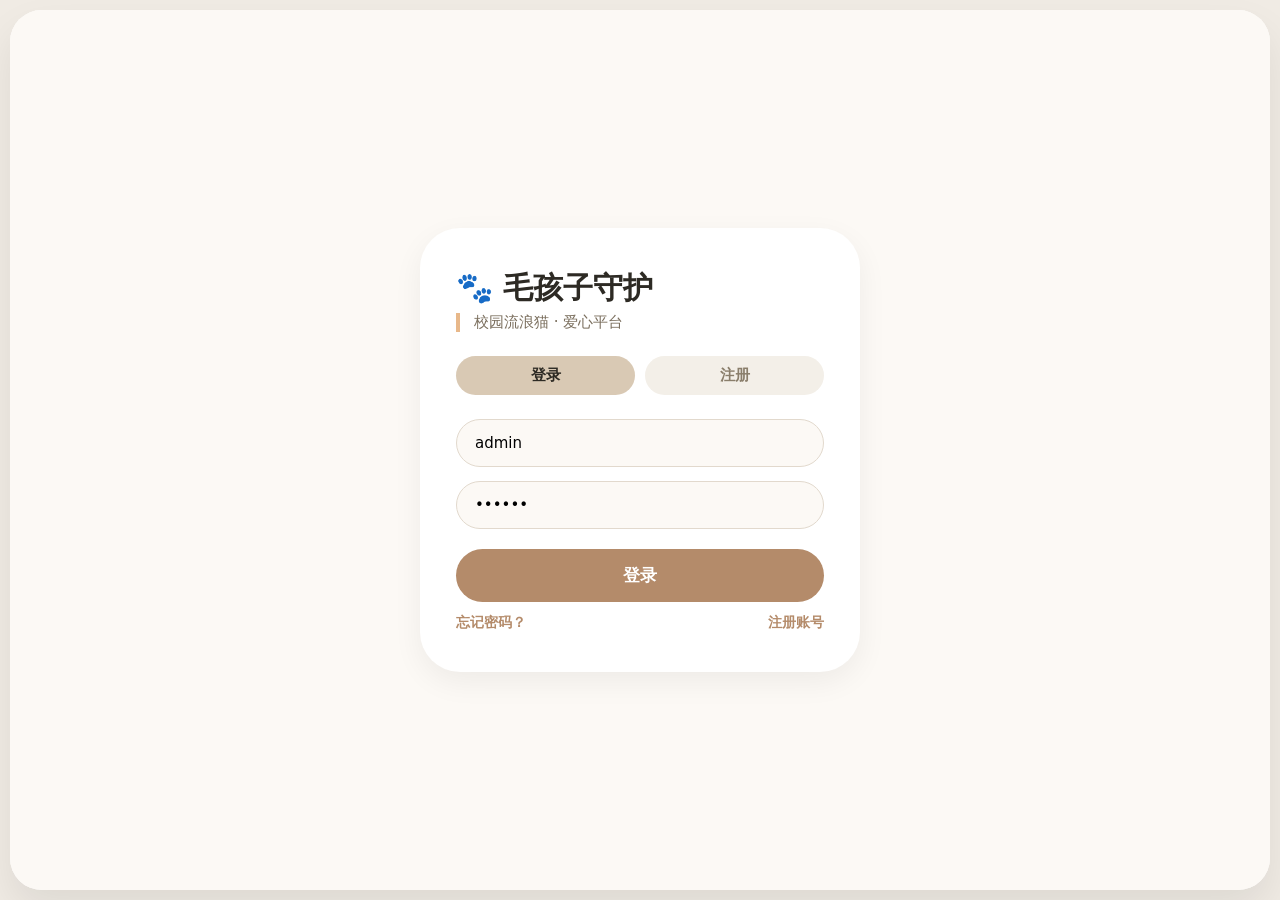
==== index.html @ 73d60f2f "Update index.html" ====
<!DOCTYPE html>
<html lang="zh">
<head>
    <meta charset="UTF-8">
    <meta name="viewport" content="width=device-width, initial-scale=1.0">
    <title>校园流浪猫守护平台</title>
    <style>
        * {
            margin: 0;
            padding: 0;
            box-sizing: border-box;
            font-family: system-ui, -apple-system, 'Segoe UI', Roboto, 'Helvetica Neue', sans-serif;
        }
        html, body {
            width: 100%;
            height: 100%;
            background: #f0ebe4;
            overflow: hidden;
        }
        body {
            display: flex;
            justify-content: center;
            align-items: center;
            padding: 10px;
        }

        /* ===== 主容器：完全铺满 ===== */
        .app-container {
            width: 100%;
            height: 100%;
            max-width: 1600px;
            max-height: 1100px;
            background: #ffffff;
            border-radius: 32px;
            box-shadow: 0 20px 40px rgba(0, 0, 0, 0.08);
            display: flex;
            flex-direction: column;
            overflow: hidden;
        }

        /* ===== 登录/注册面板 ===== */
        .auth-panel {
            display: flex;
            flex-direction: column;
            justify-content: center;
            align-items: center;
            flex: 1;
            background: #fcf9f5;
        }
        .auth-panel .auth-box {
            width: 100%;
            max-width: 440px;
            background: white;
            padding: 40px 36px;
            border-radius: 40px;
            box-shadow: 0 10px 30px rgba(0, 0, 0, 0.06);
        }
        .auth-panel h2 {
            font-size: 30px;
            font-weight: 700;
            color: #2d2a24;
        }
        .auth-panel .auth-sub {
            color: #7a6e5d;
            font-size: 15px;
            margin: 4px 0 24px;
            border-left: 4px solid #e8b88a;
            padding-left: 14px;
        }
        .auth-tabs {
            display: flex;
            gap: 10px;
            margin-bottom: 24px;
        }
        .auth-tab {
            flex: 1;
            text-align: center;
            padding: 10px 0;
            font-weight: 600;
            color: #8a7e6b;
            border-radius: 40px;
            background: #f3efe8;
            cursor: pointer;
            transition: 0.2s;
            font-size: 15px;
        }
        .auth-tab.active {
            background: #d9c9b4;
            color: #2d2a24;
        }
        .auth-form input {
            width: 100%;
            padding: 14px 18px;
            margin-bottom: 14px;
            border: 1px solid #e2d9cd;
            border-radius: 40px;
            background: #fcf9f5;
            font-size: 15px;
            outline: none;
        }
        .auth-form input:focus {
            border-color: #c8ad8a;
            box-shadow: 0 0 0 3px rgba(200, 173, 138, 0.12);
        }
        .auth-form .btn-primary {
            width: 100%;
            padding: 15px;
            background: #b48b6a;
            border: none;
            border-radius: 40px;
            color: white;
            font-weight: 700;
            font-size: 17px;
            margin: 6px 0 12px;
            cursor: pointer;
            transition: 0.15s;
        }
        .auth-form .btn-primary:hover { background: #a07a5c; }
        .auth-extra {
            display: flex;
            justify-content: space-between;
            font-size: 14px;
            color: #7a6e5d;
        }
        .auth-extra span { color: #b48b6a; font-weight: 600; cursor: pointer; }
        .hidden { display: none !important; }

        /* ===== 主应用 ===== */
        .main-app {
            display: none;
            flex-direction: column;
            height: 100%;
            width: 100%;
        }

        /* ===== 顶栏 ===== */
        .top-bar {
            display: flex;
            justify-content: space-between;
            align-items: center;
            padding: 14px 28px 10px 28px;
            flex-shrink: 0;
            border-bottom: 1px solid #f0ebe4;
        }
        .top-bar h1 {
            font-size: 22px;
            font-weight: 700;
            color: #2d2a24;
        }
        .top-bar .role-tag {
            background: #e5dbd0;
            padding: 6px 20px;
            border-radius: 40px;
            font-size: 13px;
            font-weight: 600;
            color: #4d4033;
        }

        /* ===== 页面容器：填满剩余 ===== */
        .page-container {
            flex: 1;
            min-height: 0;
            overflow: hidden;
            position: relative;
        }
        .page {
            display: none;
            width: 100%;
            height: 100%;
            padding: 20px 28px;
            overflow-y: auto;
            background: #fcf9f5;
        }
        .page.active-page {
            display: block;
        }
        .page::-webkit-scrollbar { width: 4px; }
        .page::-webkit-scrollbar-thumb { background: #d6c9bb; border-radius: 10px; }

        /* ================================================================ */
        /* 首页 - 完全铺满 */
        /* ================================================================ */
        .home-layout {
            display: grid;
            grid-template-columns: 1.4fr 0.6fr;
            gap: 20px;
            height: 100%;
            min-height: 0;
        }
        .home-left {
            display: flex;
            flex-direction: column;
            gap: 14px;
            min-height: 0;
        }
        .home-right {
            display: flex;
            flex-direction: column;
            gap: 14px;
            min-height: 0;
        }
        .carousel-box {
            border-radius: 20px;
            overflow: hidden;
            background: #e7ddd2;
            flex: 1;
            min-height: 0;
            position: relative;
        }
        .carousel-box img {
            width: 100%;
            height: 100%;
            object-fit: cover;
        }
        .carousel-box .caption {
            position: absolute;
            bottom: 0;
            left: 0;
            right: 0;
            background: linear-gradient(transparent, rgba(0,0,0,0.5));
            color: white;
            padding: 24px 20px 14px;
            font-size: 22px;
            font-weight: 600;
            text-shadow: 0 2px 8px rgba(0,0,0,0.3);
        }
        .info-card {
            background: #f6f1ea;
            border-radius: 16px;
            padding: 14px 18px;
            font-size: 14px;
            color: #3d352b;
            line-height: 1.7;
            flex-shrink: 0;
        }
        .info-card strong { color: #b48b6a; }
        .quick-actions {
            display: grid;
            grid-template-columns: repeat(3, 1fr);
            gap: 10px;
            flex-shrink: 0;
        }
        .quick-actions .item {
            background: #f0e9e0;
            border-radius: 40px;
            padding: 12px 6px;
            text-align: center;
            font-size: 14px;
            font-weight: 500;
            color: #4f4236;
        }
        .quick-actions .item span { display: block; font-size: 24px; margin-bottom: 2px; }
        .home-tip {
            font-size: 13px;
            color: #7a6e5d;
            text-align: center;
            background: #f0ebe4;
            padding: 10px 0;
            border-radius: 40px;
            flex-shrink: 0;
        }

        /* ================================================================ */
        /* 猫咪档案库 - 网格铺满 */
        /* ================================================================ */
        .cat-grid {
            display: grid;
            grid-template-columns: repeat(3, 1fr);
            gap: 16px;
            height: 100%;
            align-content: start;
        }
        .cat-card {
            background: white;
            border-radius: 18px;
            padding: 14px;
            border: 1px solid #ede6dc;
        }
        .cat-card img {
            width: 100%;
            height: 150px;
            object-fit: cover;
            border-radius: 14px;
            background: #ddd2c4;
        }
        .cat-card .info {
            display: flex;
            justify-content: space-between;
            align-items: center;
            margin: 8px 0 2px;
        }
        .cat-card .name { font-weight: 700; font-size: 17px; }
        .cat-card .tag {
            background: #e8ddd0;
            padding: 2px 12px;
            border-radius: 30px;
            font-size: 11px;
        }
        .cat-card .detail { font-size: 13px; color: #5e5142; margin: 0 0 6px; }
        .cat-card .actions {
            display: flex;
            gap: 6px;
            flex-wrap: wrap;
        }
        .cat-card .actions button {
            background: #eae1d6;
            border: none;
            padding: 5px 14px;
            border-radius: 40px;
            font-weight: 500;
            font-size: 12px;
            color: #3d352b;
            cursor: pointer;
        }
        .cat-card .actions button:hover { background: #ddd0c0; }
        .cat-card .actions .adopt {
            background: #b48b6a;
            color: white;
        }
        .cat-card .actions .adopt:hover { background: #a07a5c; }
        .feedback-box {
            margin-top: 8px;
            background: #f2ece4;
            padding: 8px 10px;
            border-radius: 14px;
        }
        .feedback-box textarea {
            width: 100%;
            border: none;
            background: transparent;
            resize: vertical;
            font-size: 12px;
            outline: none;
            min-height: 30px;
        }
        .feedback-box button {
            background: #b48b6a;
            border: none;
            padding: 3px 14px;
            border-radius: 40px;
            color: white;
            font-weight: 500;
            margin-top: 3px;
            cursor: pointer;
            font-size: 12px;
        }
        .feedback-list { font-size: 12px; color: #5e5142; margin-top: 4px; }
        .feedback-list div { padding: 2px 0; }

        /* ================================================================ */
        /* 互动区 - 两栏铺满 */
        /* ================================================================ */
        .interact-grid {
            display: grid;
            grid-template-columns: 1fr 1fr;
            gap: 18px;
            height: 100%;
            align-content: start;
        }
        .interact-box {
            background: white;
            border-radius: 18px;
            padding: 16px 18px;
            border: 1px solid #ede6dc;
        }
        .interact-box h3 { font-size: 17px; margin-bottom: 10px; color: #2d2a24; }
        .vote-list {
            display: flex;
            flex-direction: column;
            gap: 6px;
        }
        .vote-row {
            display: flex;
            justify-content: space-between;
            align-items: center;
            background: #f0e9e0;
            padding: 6px 14px;
            border-radius: 40px;
        }
        .vote-row strong { font-size: 14px; }
        .vote-row button {
            background: #b48b6a;
            border: none;
            padding: 3px 16px;
            border-radius: 40px;
            color: white;
            font-weight: 600;
            cursor: pointer;
            font-size: 13px;
        }
        .comment-area textarea {
            width: 100%;
            border: 1px solid #ddd2c4;
            border-radius: 18px;
            padding: 10px 14px;
            background: white;
            resize: vertical;
            font-size: 13px;
        }
        .comment-area .upload-btns {
            display: flex;
            gap: 8px;
            margin: 8px 0;
            flex-wrap: wrap;
        }
        .comment-area .upload-btns button {
            background: #ddd2c4;
            border: none;
            padding: 5px 16px;
            border-radius: 40px;
            font-weight: 500;
            cursor: pointer;
            font-size: 13px;
        }
        .comment-area .publish-btn {
            background: #b48b6a;
            border: none;
            padding: 6px 24px;
            border-radius: 40px;
            color: white;
            font-weight: 600;
            cursor: pointer;
        }
        .comment-item {
            margin-top: 10px;
            background: #f0e9e0;
            padding: 10px 14px;
            border-radius: 14px;
            font-size: 13px;
        }

        /* ================================================================ */
        /* 智能助手 - 铺满 */
        /* ================================================================ */
        .ai-layout {
            height: 100%;
            display: flex;
            flex-direction: column;
            padding: 2px 0;
        }
        .ai-layout .ai-header {
            display: flex;
            justify-content: space-between;
            align-items: center;
            flex-shrink: 0;
            margin-bottom: 10px;
            flex-wrap: wrap;
            gap: 8px;
        }
        .ai-layout .ai-header h3 { font-size: 20px; color: #2d2a24; }
        .ai-layout .ai-header .badge {
            font-size: 13px;
            color: #6b5f4e;
            background: #ede6dc;
            padding: 4px 16px;
            border-radius: 40px;
        }
        .ai-layout textarea {
            width: 100%;
            border: 1px solid #e2d9cd;
            background: white;
            border-radius: 40px;
            padding: 14px 18px;
            font-size: 15px;
            resize: none;
            min-height: 60px;
            flex-shrink: 0;
            outline: none;
        }
        .ai-layout textarea:focus {
            border-color: #c8ad8a;
            box-shadow: 0 0 0 3px rgba(200, 173, 138, 0.12);
        }
        .ai-layout .btn-ai {
            background: #b48b6a;
            border: none;
            padding: 10px 30px;
            border-radius: 40px;
            color: white;
            font-weight: 700;
            font-size: 15px;
            cursor: pointer;
            align-self: flex-start;
            transition: 0.15s;
            margin: 10px 0;
            flex-shrink: 0;
        }
        .ai-layout .btn-ai:hover { background: #a07a5c; }
        .ai-layout .response {
            background: white;
            padding: 18px 22px;
            border-radius: 18px;
            flex: 1;
            min-height: 80px;
            font-size: 14px;
            line-height: 1.7;
            white-space: pre-wrap;
            border: 1px solid #e2d9cd;
            overflow-y: auto;
        }
        .ai-layout .footer {
            font-size: 12px;
            color: #6b5f4e;
            margin-top: 8px;
            flex-shrink: 0;
        }

        /* ===== 领养单模态 ===== */
        .modal-overlay {
            position: fixed;
            top: 0; left: 0; right: 0; bottom: 0;
            background: rgba(0,0,0,0.4);
            display: flex;
            justify-content: center;
            align-items: center;
            z-index: 999;
            backdrop-filter: blur(4px);
        }
        .modal-box {
            background: white;
            padding: 28px 32px;
            border-radius: 32px;
            max-width: 460px;
            width: 90%;
            box-shadow: 0 30px 60px rgba(0,0,0,0.3);
            max-height: 90vh;
            overflow-y: auto;
        }
        .modal-box h3 { font-size: 20px; margin-bottom: 14px; }
        .modal-box input, .modal-box textarea {
            width: 100%;
            padding: 12px 16px;
            margin: 4px 0 12px;
            border: 1px solid #ddd2c4;
            border-radius: 40px;
            background: #fcf9f5;
            font-size: 14px;
        }
        .modal-box textarea { min-height: 60px; resize: vertical; }
        .modal-box .modal-actions {
            display: flex;
            gap: 12px;
            margin-top: 6px;
        }
        .modal-box .modal-actions button {
            padding: 10px 28px;
            border-radius: 40px;
            border: none;
            font-weight: 600;
            cursor: pointer;
        }
        .modal-box .btn-submit { background: #b48b6a; color: white; }
        .modal-box .btn-cancel { background: #ddd2c4; color: #3d352b; }

        /* ===== 底部导航 ===== */
        .bottom-nav {
            display: flex;
            justify-content: center;
            gap: 12px;
            padding: 12px 0 2px;
            border-top: 1px solid #efe8df;
            flex-shrink: 0;
            flex-wrap: wrap;
        }
        .nav-item {
            text-align: center;
            font-size: 13px;
            color: #9a8d7b;
            font-weight: 500;
            padding: 6px 24px;
            cursor: pointer;
            border-radius: 40px;
            background: transparent;
            transition: 0.15s;
        }
        .nav-item.active {
            color: #b48b6a;
            background: #f3ede6;
            font-weight: 600;
        }
        .nav-item span { display: block; font-size: 20px; margin-bottom: 1px; }

        /* ===== 联系栏 ===== */
        .contact-bar {
            padding: 10px 0 2px;
            font-size: 13px;
            color: #6b5f4e;
            text-align: center;
            border-top: 1px solid #e8dfd4;
            flex-shrink: 0;
            margin-top: 2px;
        }
        .contact-bar span { margin: 0 16px; }

        /* ===== 响应式 ===== */
        @media (max-width: 1000px) {
            .cat-grid { grid-template-columns: 1fr 1fr; }
        }
        @media (max-width: 850px) {
            .home-layout { grid-template-columns: 1fr; }
            .interact-grid { grid-template-columns: 1fr; }
            .page { padding: 14px 16px; }
            .top-bar { padding: 10px 16px 8px; }
        }
        @media (max-width: 600px) {
            .cat-grid { grid-template-columns: 1fr; }
            .quick-actions { grid-template-columns: 1fr 1fr; }
            .nav-item { padding: 4px 12px; font-size: 11px; }
            .nav-item span { font-size: 16px; }
            .page { padding: 10px 12px; }
            .top-bar h1 { font-size: 18px; }
            .top-bar .role-tag { font-size: 11px; padding: 4px 12px; }
            .auth-panel .auth-box { padding: 24px 18px; }
            .contact-bar span { margin: 0 8px; font-size: 11px; }
            .carousel-box .caption { font-size: 16px; padding: 14px 14px 10px; }
        }
    </style>
</head>
<body>
<div class="app-container" id="app">

    <!-- ===== 登录注册面板 ===== -->
    <div class="auth-panel" id="authPanel">
        <div class="auth-box">
            <h2>🐾 毛孩子守护</h2>
            <div class="auth-sub">校园流浪猫 · 爱心平台</div>
            <div class="auth-tabs">
                <div class="auth-tab active" data-tab="login">登录</div>
                <div class="auth-tab" data-tab="register">注册</div>
            </div>
            <div class="auth-form" id="loginForm">
                <input type="text" placeholder="账号" id="loginUser" value="admin">
                <input type="password" placeholder="密码" id="loginPass" value="123456">
                <button class="btn-primary" id="loginBtn">登录</button>
                <div class="auth-extra">
                    <span>忘记密码？</span>
                    <span id="switchToRegister">注册账号</span>
                </div>
            </div>
            <div class="auth-form hidden" id="registerForm">
                <input type="text" placeholder="昵称" id="regName">
                <input type="text" placeholder="账号" id="regUser">
                <input type="password" placeholder="密码" id="regPass">
                <button class="btn-primary" id="registerBtn">注册</button>
                <div class="auth-extra"><span id="switchToLogin">← 返回登录</span></div>
            </div>
        </div>
    </div>

    <!-- ===== 主应用 ===== -->
    <div class="main-app" id="mainApp">
        <!-- 顶栏 -->
        <div class="top-bar">
            <h1>🐈 守护平台</h1>
            <span class="role-tag" id="roleTag">普通用户</span>
        </div>

        <!-- 页面容器 -->
        <div class="page-container">
            <!-- 首页 -->
            <div class="page active-page" id="pageHome">
                <div class="home-layout">
                    <div class="home-left">
                        <div class="carousel-box" id="carousel">
                            <img id="carouselImg" src="https://placecats.com/800/450?random=1" alt="流浪猫">
                            <div class="caption">一起守护毛孩子</div>
                        </div>
                        <div class="info-card">
                            <strong>🐱 关于校园流浪猫</strong><br>
                            校园里的小精灵，它们需要我们的温柔相待。请保持距离，不要惊吓；定时投喂，干净水源。
                            <span style="display:block;margin-top:4px;">⚠️ 注意：不要随意触摸，避免应激。</span>
                        </div>
                    </div>
                    <div class="home-right">
                        <div class="info-card" style="flex-shrink:0;">
                            <strong>📢 守护行动</strong><br>
                            每一只流浪猫都值得被关爱。加入我们，用行动守护它们。
                        </div>
                        <div class="quick-actions">
                            <div class="item"><span>📸</span> 猫咪相册</div>
                            <div class="item"><span>❤️</span> 领养中心</div>
                            <div class="item"><span>📋</span> 反馈建议</div>
                        </div>
                        <div class="home-tip">🐾 每3秒切换一张猫咪照片</div>
                    </div>
                </div>
            </div>

            <!-- 猫咪档案库 -->
            <div class="page" id="pageCats">
                <div class="cat-grid" id="catList"></div>
            </div>

            <!-- 创意互动区 -->
            <div class="page" id="pageInteract">
                <div class="interact-grid">
                    <div class="interact-box">
                        <h3>🐈 人气猫投票</h3>
                        <div class="vote-list" id="voteArea"></div>
                    </div>
                    <div class="interact-box">
                        <h3>💬 评论 & 手绘上传</h3>
                        <div class="comment-area">
                            <textarea placeholder="分享你与猫咪的故事…" rows="2"></textarea>
                            <div class="upload-btns">
                                <button>📷 上传照片</button>
                                <button>✏️ 上传手绘</button>
                            </div>
                            <button class="publish-btn">发布</button>
                        </div>
                        <div class="comment-item">🐾 最新评论： “小橘太可爱了！”</div>
                        <div class="comment-item">🐾 热门手绘： 用户上传了一张小黑的素描</div>
                    </div>
                </div>
            </div>

            <!-- 智能助手 -->
            <div class="page" id="pageAI">
                <div class="ai-layout">
                    <div class="ai-header">
                        <h3>🤖 免费AI 猫咪助手</h3>
                        <span class="badge">✅ 内置免费API</span>
                    </div>
                    <textarea placeholder="问关于猫咪的问题…" id="aiQuestion" rows="2">如何照顾幼猫？</textarea>
                    <button class="btn-ai" id="aiAskBtn">咨询 AI</button>
                    <div class="response" id="aiResponse">💡 输入问题，点击咨询即可获得免费回答。</div>
                    <div class="footer">🔗 使用社区免费API (每日有限额)</div>
                </div>
            </div>
        </div>

        <!-- 底部导航 -->
        <div class="bottom-nav">
            <div class="nav-item active" data-page="pageHome"><span>🏠</span>首页</div>
            <div class="nav-item" data-page="pageCats"><span>📚</span>档案库</div>
            <div class="nav-item" data-page="pageInteract"><span>🎨</span>互动</div>
            <div class="nav-item" data-page="pageAI"><span>🤖</span>智能助手</div>
        </div>

        <!-- 联系栏 -->
        <div class="contact-bar">
            <span>📞 团队电话: 010-8888-6666</span>
            <span>✉️ 邮件: campus@cats.org</span>
        </div>
    </div>
</div>

<!-- ===== 领养单模态 ===== -->
<div id="adoptModalContainer"></div>

<script>
    (function(){
        // ---------- 猫咪数据 ----------
        let cats = [
            { id: 1, name: '小橘', gender: '♂', neutered: '已绝育', personality: '粘人', hobby: '晒太阳', img: 'https://placecats.com/300/200?random=2', votes: 12 },
            { id: 2, name: '奶牛', gender: '♀', neutered: '未绝育', personality: '高冷', hobby: '爬树', img: 'https://placecats.com/300/200?random=3', votes: 8 },
            { id: 3, name: '小黑', gender: '♂', neutered: '已绝育', personality: '胆小', hobby: '钻箱子', img: 'https://placecats.com/300/200?random=4', votes: 5 },
        ];
        let feedbacks = { 1: [], 2: [], 3: [] };
        let currentRole = 'user';
        let isLoggedIn = false;

        const authPanel = document.getElementById('authPanel');
        const mainApp = document.getElementById('mainApp');
        const roleTag = document.getElementById('roleTag');
        const loginForm = document.getElementById('loginForm');
        const registerForm = document.getElementById('registerForm');
        const catListEl = document.getElementById('catList');
        const adoptModalContainer = document.getElementById('adoptModalContainer');
        const voteArea = document.getElementById('voteArea');

        // 登录注册切换
        document.querySelectorAll('.auth-tab').forEach(tab => {
            tab.addEventListener('click', function() {
                document.querySelectorAll('.auth-tab').forEach(t => t.classList.remove('active'));
                this.classList.add('active');
                if (this.dataset.tab === 'login') {
                    loginForm.classList.remove('hidden');
                    registerForm.classList.add('hidden');
                } else {
                    loginForm.classList.add('hidden');
                    registerForm.classList.remove('hidden');
                }
            });
        });
        document.getElementById('switchToRegister').addEventListener('click', ()=>{
            document.querySelector('.auth-tab[data-tab="register"]').click();
        });
        document.getElementById('switchToLogin').addEventListener('click', ()=>{
            document.querySelector('.auth-tab[data-tab="login"]').click();
        });

        // 登录
        document.getElementById('loginBtn').addEventListener('click', function() {
            const user = document.getElementById('loginUser').value.trim();
            const pass = document.getElementById('loginPass').value.trim();
            if (user === 'admin' && pass === '123456') {
                currentRole = 'admin';
                isLoggedIn = true;
                enterApp();
            } else if (user && pass) {
                currentRole = 'user';
                isLoggedIn = true;
                enterApp();
            } else {
                alert('请输入账号和密码');
            }
        });

        // 注册
        document.getElementById('registerBtn').addEventListener('click', function() {
            const name = document.getElementById('regName').value.trim();
            const user = document.getElementById('regUser').value.trim();
            const pass = document.getElementById('regPass').value.trim();
            if (name && user && pass) {
                alert('注册成功！请登录 (模拟)');
                document.querySelector('.auth-tab[data-tab="login"]').click();
            } else {
                alert('请完整填写注册信息');
            }
        });

        function enterApp() {
            authPanel.style.display = 'none';
            mainApp.style.display = 'flex';
            roleTag.textContent = currentRole === 'admin' ? '管理员' : '普通用户';
            renderCats();
            renderVotes();
            setupCarousel();
        }

        // 轮播
        const carouselImages = [
            'https://placecats.com/800/450?random=5',
            'https://placecats.com/800/450?random=6',
            'https://placecats.com/800/450?random=7'
        ];
        let carouselInterval = null;
        function setupCarousel() {
            const img = document.getElementById('carouselImg');
            if (!img) return;
            let idx = 0;
            img.src = carouselImages[0];
            if (carouselInterval) clearInterval(carouselInterval);
            carouselInterval = setInterval(() => {
                idx = (idx + 1) % carouselImages.length;
                img.src = carouselImages[idx];
            }, 3000);
        }

        // 渲染猫咪
        function renderCats() {
            let html = '';
            cats.forEach(cat => {
                const feedbackList = (feedbacks[cat.id] || []).map(f => `<div>• ${f}</div>`).join('');
                html += `
                    <div class="cat-card" data-catid="${cat.id}">
                        <img src="${cat.img}" alt="${cat.name}">
                        <div class="info">
                            <span class="name">${cat.name} (${cat.gender})</span>
                            <span class="tag">${cat.neutered}</span>
                        </div>
                        <div class="detail">性格: ${cat.personality}  · 爱好: ${cat.hobby}</div>
                        <div class="actions">
                            <button class="feedback-toggle" data-id="${cat.id}">💬 反馈</button>
                            <button class="adopt-btn" data-id="${cat.id}">🏠 领养</button>
                            ${currentRole === 'admin' ? `<span style="font-size:11px;background:#d6c4b0;padding:0 10px;border-radius:40px;">📩 ${feedbacks[cat.id]?feedbacks[cat.id].length:0}条</span>` : ''}
                        </div>
                        <div class="feedback-box" id="feedback-${cat.id}" style="display:none;">
                            <textarea placeholder="添加关于 ${cat.name} 的反馈..." rows="2"></textarea>
                            <button class="submit-feedback" data-id="${cat.id}">提交反馈</button>
                            <div class="feedback-list">${feedbackList}</div>
                        </div>
                    </div>
                `;
            });
            catListEl.innerHTML = html;

            document.querySelectorAll('.feedback-toggle').forEach(btn => {
                btn.addEventListener('click', function() {
                    const id = this.dataset.id;
                    const area = document.getElementById(`feedback-${id}`);
                    if (area) area.style.display = area.style.display === 'none' ? 'block' : 'none';
                });
            });

            document.querySelectorAll('.submit-feedback').forEach(btn => {
                btn.addEventListener('click', function() {
                    const id = parseInt(this.dataset.id);
                    const area = document.getElementById(`feedback-${id}`);
                    const textarea = area.querySelector('textarea');
                    const val = textarea.value.trim();
                    if (val) {
                        if (!feedbacks[id]) feedbacks[id] = [];
                        feedbacks[id].push(val);
                        textarea.value = '';
                        renderCats();
                        if (currentRole === 'admin') alert('📬 管理员收到新反馈');
                    } else {
                        alert('请输入反馈内容');
                    }
                });
            });

            document.querySelectorAll('.adopt-btn').forEach(btn => {
                btn.addEventListener('click', function() {
                    const id = parseInt(this.dataset.id);
                    const cat = cats.find(c => c.id === id);
                    if (!cat) return;
                    showAdoptModal(cat);
                });
            });
        }

        // 领养单
        function showAdoptModal(cat) {
            adoptModalContainer.innerHTML = `
                <div class="modal-overlay" id="adoptOverlay">
                    <div class="modal-box">
                        <h3>📋 领养申请表 - ${cat.name}</h3>
                        <input type="text" placeholder="你的姓名" id="adoptName">
                        <input type="text" placeholder="联系电话" id="adoptPhone">
                        <input type="text" placeholder="住址 (校区/宿舍)" id="adoptAddr">
                        <textarea placeholder="领养理由..." rows="2" id="adoptReason"></textarea>
                        <div class="modal-actions">
                            <button class="btn-submit" id="submitAdopt">提交申请</button>
                            <button class="btn-cancel" id="closeAdopt">取消</button>
                        </div>
                        <div style="margin-top:6px;font-size:12px;color:#6b5f4e;">📩 提交后管理员将收到领养信息</div>
                    </div>
                </div>
            `;
            document.getElementById('submitAdopt').addEventListener('click', function() {
                const name = document.getElementById('adoptName').value.trim();
                const phone = document.getElementById('adoptPhone').value.trim();
                const addr = document.getElementById('adoptAddr').value.trim();
                const reason = document.getElementById('adoptReason').value.trim();
                if (name && phone && addr && reason) {
                    alert(`✅ 领养申请已提交给管理员！ (${cat.name})`);
                    adoptModalContainer.innerHTML = '';
                    if (currentRole === 'admin') {
                        alert('📋 管理员收到新的领养申请');
                    }
                } else {
                    alert('请完整填写领养单');
                }
            });
            document.getElementById('closeAdopt').addEventListener('click', function() {
                adoptModalContainer.innerHTML = '';
            });
            document.getElementById('adoptOverlay').addEventListener('click', function(e) {
                if (e.target === this) adoptModalContainer.innerHTML = '';
            });
        }

        // 投票
        function renderVotes() {
            if (!voteArea) return;
            let html = '';
            const sorted = [...cats].sort((a,b) => b.votes - a.votes);
            sorted.forEach(cat => {
                html += `
                    <div class="vote-row">
                        <span><strong>${cat.name}</strong> (❤️ ${cat.votes}票)</span>
                        <button class="vote-btn" data-id="${cat.id}">+1</button>
                    </div>
                `;
            });
            voteArea.innerHTML = html;
            document.querySelectorAll('.vote-btn').forEach(btn => {
                btn.addEventListener('click', function() {
                    const id = parseInt(this.dataset.id);
                    const cat = cats.find(c => c.id === id);
                    if (cat) {
                        cat.votes += 1;
                        renderVotes();
                        updatePopularCat();
                    }
                });
            });
            updatePopularCat();
        }
        function updatePopularCat() {
            if (cats.length) {
                const top = cats.reduce((a,b) => a.votes > b.votes ? a : b);
                const h3 = document.querySelector('#pageInteract .interact-box h3');
                if (h3) h3.innerHTML = `🐈 人气猫: ${top.name} (${top.votes}票)`;
            }
        }

        // ---------- 免费AI ----------
        const aiResponse = document.getElementById('aiResponse');
        const aiAskBtn = document.getElementById('aiAskBtn');
        const aiQuestion = document.getElementById('aiQuestion');

        async function callFreeAI(question) {
            const url = 'https://api.chatanywhere.tech/v1/chat/completions';
            const headers = { 'Content-Type': 'application/json' };
            const body = {
                model: 'gpt-3.5-turbo',
                messages: [
                    { role: 'system', content: '你是一个猫咪护理专家，回答关于猫咪的问题，语气温暖专业。' },
                    { role: 'user', content: question }
                ],
                temperature: 0.7,
                max_tokens: 600
            };
            const response = await fetch(url, {
                method: 'POST',
                headers: headers,
                body: JSON.stringify(body)
            });
            if (!response.ok) {
                const errText = await response.text();
                throw new Error(`API错误 (${response.status}): ${errText}`);
            }
            const data = await response.json();
            return data.choices[0].message.content;
        }

        aiAskBtn.addEventListener('click', async function() {
            const question = aiQuestion.value.trim();
            if (!question) {
                aiResponse.innerHTML = '❓ 请输入你想咨询的问题。';
                return;
            }
            aiResponse.innerHTML = '⏳ 正在思考...';
            try {
                const answer = await callFreeAI(question);
                aiResponse.innerHTML = `🤖 ${answer}`;
            } catch (error) {
                console.error(error);
                aiResponse.innerHTML = `❌ 请求失败: ${error.message}`;
            }
        });

        // 导航切换
        document.querySelectorAll('.nav-item').forEach(item => {
            item.addEventListener('click', function() {
                document.querySelectorAll('.nav-item').forEach(n => n.classList.remove('active'));
                this.classList.add('active');
                const pageId = this.dataset.page;
                document.querySelectorAll('.page').forEach(p => p.classList.remove('active-page'));
                document.getElementById(pageId).classList.add('active-page');
            });
        });

        window.addEventListener('load', function() {
            document.querySelectorAll('.page').forEach(p => p.classList.remove('active-page'));
            document.getElementById('pageHome').classList.add('active-page');
        });
    })();
</script>
</body>
</html>
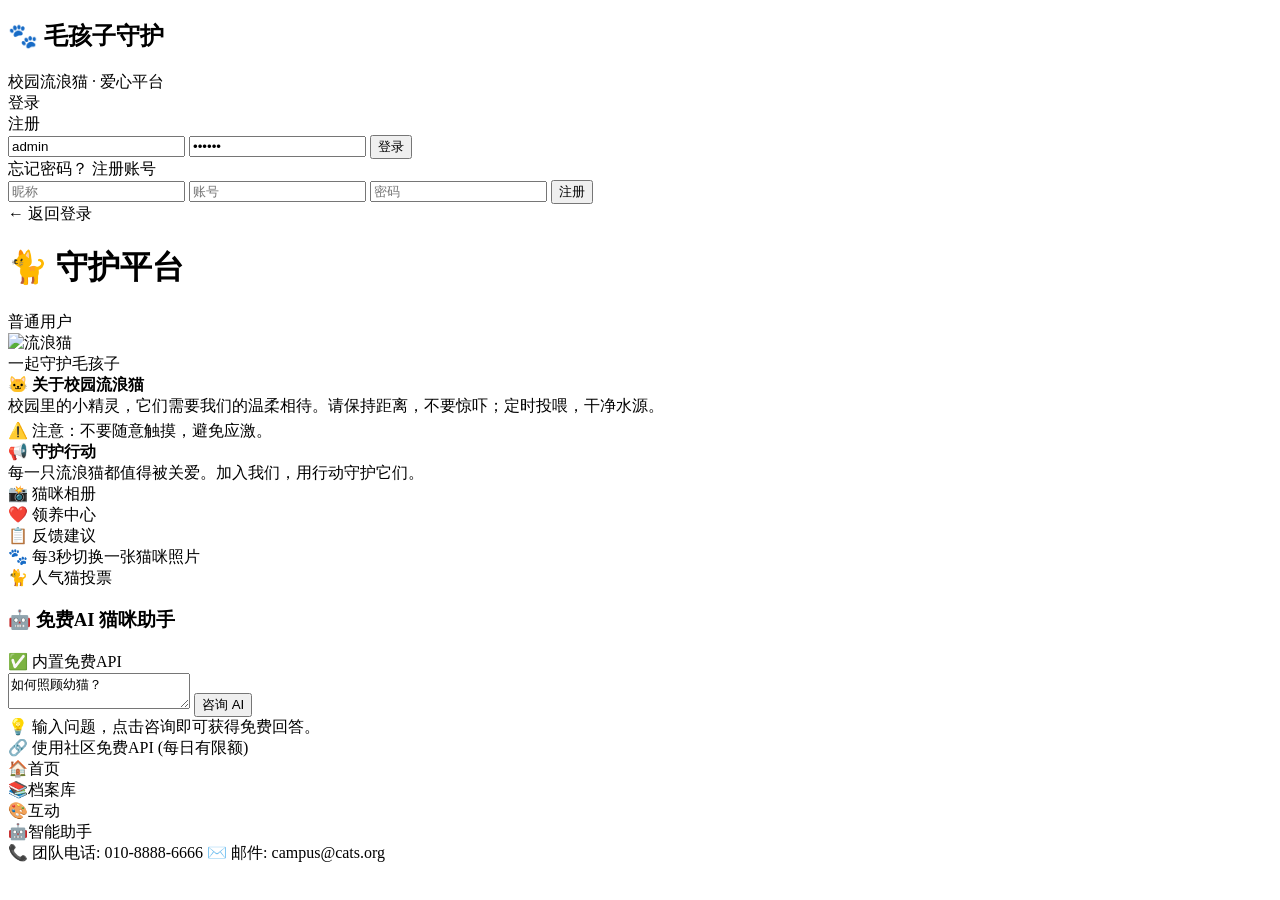
==== commit f9d1385b: "Update index.html" ====
--- a/index.html
+++ b/index.html
@@ -4,1052 +4,134 @@
     <meta charset="UTF-8">
     <meta name="viewport" content="width=device-width, initial-scale=1.0">
     <title>校园流浪猫守护平台</title>
-    <style>
-        * {
-            margin: 0;
-            padding: 0;
-            box-sizing: border-box;
-            font-family: system-ui, -apple-system, 'Segoe UI', Roboto, 'Helvetica Neue', sans-serif;
-        }
-        html, body {
-            width: 100%;
-            height: 100%;
-            background: #f0ebe4;
-            overflow: hidden;
-        }
-        body {
-            display: flex;
-            justify-content: center;
-            align-items: center;
-            padding: 10px;
-        }
-
-        /* ===== 主容器：完全铺满 ===== */
-        .app-container {
-            width: 100%;
-            height: 100%;
-            max-width: 1600px;
-            max-height: 1100px;
-            background: #ffffff;
-            border-radius: 32px;
-            box-shadow: 0 20px 40px rgba(0, 0, 0, 0.08);
-            display: flex;
-            flex-direction: column;
-            overflow: hidden;
-        }
-
-        /* ===== 登录/注册面板 ===== */
-        .auth-panel {
-            display: flex;
-            flex-direction: column;
-            justify-content: center;
-            align-items: center;
-            flex: 1;
-            background: #fcf9f5;
-        }
-        .auth-panel .auth-box {
-            width: 100%;
-            max-width: 440px;
-            background: white;
-            padding: 40px 36px;
-            border-radius: 40px;
-            box-shadow: 0 10px 30px rgba(0, 0, 0, 0.06);
-        }
-        .auth-panel h2 {
-            font-size: 30px;
-            font-weight: 700;
-            color: #2d2a24;
-        }
-        .auth-panel .auth-sub {
-            color: #7a6e5d;
-            font-size: 15px;
-            margin: 4px 0 24px;
-            border-left: 4px solid #e8b88a;
-            padding-left: 14px;
-        }
-        .auth-tabs {
-            display: flex;
-            gap: 10px;
-            margin-bottom: 24px;
-        }
-        .auth-tab {
-            flex: 1;
-            text-align: center;
-            padding: 10px 0;
-            font-weight: 600;
-            color: #8a7e6b;
-            border-radius: 40px;
-            background: #f3efe8;
-            cursor: pointer;
-            transition: 0.2s;
-            font-size: 15px;
-        }
-        .auth-tab.active {
-            background: #d9c9b4;
-            color: #2d2a24;
-        }
-        .auth-form input {
-            width: 100%;
-            padding: 14px 18px;
-            margin-bottom: 14px;
-            border: 1px solid #e2d9cd;
-            border-radius: 40px;
-            background: #fcf9f5;
-            font-size: 15px;
-            outline: none;
-        }
-        .auth-form input:focus {
-            border-color: #c8ad8a;
-            box-shadow: 0 0 0 3px rgba(200, 173, 138, 0.12);
-        }
-        .auth-form .btn-primary {
-            width: 100%;
-            padding: 15px;
-            background: #b48b6a;
-            border: none;
-            border-radius: 40px;
-            color: white;
-            font-weight: 700;
-            font-size: 17px;
-            margin: 6px 0 12px;
-            cursor: pointer;
-            transition: 0.15s;
-        }
-        .auth-form .btn-primary:hover { background: #a07a5c; }
-        .auth-extra {
-            display: flex;
-            justify-content: space-between;
-            font-size: 14px;
-            color: #7a6e5d;
-        }
-        .auth-extra span { color: #b48b6a; font-weight: 600; cursor: pointer; }
-        .hidden { display: none !important; }
-
-        /* ===== 主应用 ===== */
-        .main-app {
-            display: none;
-            flex-direction: column;
-            height: 100%;
-            width: 100%;
-        }
-
-        /* ===== 顶栏 ===== */
-        .top-bar {
-            display: flex;
-            justify-content: space-between;
-            align-items: center;
-            padding: 14px 28px 10px 28px;
-            flex-shrink: 0;
-            border-bottom: 1px solid #f0ebe4;
-        }
-        .top-bar h1 {
-            font-size: 22px;
-            font-weight: 700;
-            color: #2d2a24;
-        }
-        .top-bar .role-tag {
-            background: #e5dbd0;
-            padding: 6px 20px;
-            border-radius: 40px;
-            font-size: 13px;
-            font-weight: 600;
-            color: #4d4033;
-        }
-
-        /* ===== 页面容器：填满剩余 ===== */
-        .page-container {
-            flex: 1;
-            min-height: 0;
-            overflow: hidden;
-            position: relative;
-        }
-        .page {
-            display: none;
-            width: 100%;
-            height: 100%;
-            padding: 20px 28px;
-            overflow-y: auto;
-            background: #fcf9f5;
-        }
-        .page.active-page {
-            display: block;
-        }
-        .page::-webkit-scrollbar { width: 4px; }
-        .page::-webkit-scrollbar-thumb { background: #d6c9bb; border-radius: 10px; }
-
-        /* ================================================================ */
-        /* 首页 - 完全铺满 */
-        /* ================================================================ */
-        .home-layout {
-            display: grid;
-            grid-template-columns: 1.4fr 0.6fr;
-            gap: 20px;
-            height: 100%;
-            min-height: 0;
-        }
-        .home-left {
-            display: flex;
-            flex-direction: column;
-            gap: 14px;
-            min-height: 0;
-        }
-        .home-right {
-            display: flex;
-            flex-direction: column;
-            gap: 14px;
-            min-height: 0;
-        }
-        .carousel-box {
-            border-radius: 20px;
-            overflow: hidden;
-            background: #e7ddd2;
-            flex: 1;
-            min-height: 0;
-            position: relative;
-        }
-        .carousel-box img {
-            width: 100%;
-            height: 100%;
-            object-fit: cover;
-        }
-        .carousel-box .caption {
-            position: absolute;
-            bottom: 0;
-            left: 0;
-            right: 0;
-            background: linear-gradient(transparent, rgba(0,0,0,0.5));
-            color: white;
-            padding: 24px 20px 14px;
-            font-size: 22px;
-            font-weight: 600;
-            text-shadow: 0 2px 8px rgba(0,0,0,0.3);
-        }
-        .info-card {
-            background: #f6f1ea;
-            border-radius: 16px;
-            padding: 14px 18px;
-            font-size: 14px;
-            color: #3d352b;
-            line-height: 1.7;
-            flex-shrink: 0;
-        }
-        .info-card strong { color: #b48b6a; }
-        .quick-actions {
-            display: grid;
-            grid-template-columns: repeat(3, 1fr);
-            gap: 10px;
-            flex-shrink: 0;
-        }
-        .quick-actions .item {
-            background: #f0e9e0;
-            border-radius: 40px;
-            padding: 12px 6px;
-            text-align: center;
-            font-size: 14px;
-            font-weight: 500;
-            color: #4f4236;
-        }
-        .quick-actions .item span { display: block; font-size: 24px; margin-bottom: 2px; }
-        .home-tip {
-            font-size: 13px;
-            color: #7a6e5d;
-            text-align: center;
-            background: #f0ebe4;
-            padding: 10px 0;
-            border-radius: 40px;
-            flex-shrink: 0;
-        }
-
-        /* ================================================================ */
-        /* 猫咪档案库 - 网格铺满 */
-        /* ================================================================ */
-        .cat-grid {
-            display: grid;
-            grid-template-columns: repeat(3, 1fr);
-            gap: 16px;
-            height: 100%;
-            align-content: start;
-        }
-        .cat-card {
-            background: white;
-            border-radius: 18px;
-            padding: 14px;
-            border: 1px solid #ede6dc;
-        }
-        .cat-card img {
-            width: 100%;
-            height: 150px;
-            object-fit: cover;
-            border-radius: 14px;
-            background: #ddd2c4;
-        }
-        .cat-card .info {
-            display: flex;
-            justify-content: space-between;
-            align-items: center;
-            margin: 8px 0 2px;
-        }
-        .cat-card .name { font-weight: 700; font-size: 17px; }
-        .cat-card .tag {
-            background: #e8ddd0;
-            padding: 2px 12px;
-            border-radius: 30px;
-            font-size: 11px;
-        }
-        .cat-card .detail { font-size: 13px; color: #5e5142; margin: 0 0 6px; }
-        .cat-card .actions {
-            display: flex;
-            gap: 6px;
-            flex-wrap: wrap;
-        }
-        .cat-card .actions button {
-            background: #eae1d6;
-            border: none;
-            padding: 5px 14px;
-            border-radius: 40px;
-            font-weight: 500;
-            font-size: 12px;
-            color: #3d352b;
-            cursor: pointer;
-        }
-        .cat-card .actions button:hover { background: #ddd0c0; }
-        .cat-card .actions .adopt {
-            background: #b48b6a;
-            color: white;
-        }
-        .cat-card .actions .adopt:hover { background: #a07a5c; }
-        .feedback-box {
-            margin-top: 8px;
-            background: #f2ece4;
-            padding: 8px 10px;
-            border-radius: 14px;
-        }
-        .feedback-box textarea {
-            width: 100%;
-            border: none;
-            background: transparent;
-            resize: vertical;
-            font-size: 12px;
-            outline: none;
-            min-height: 30px;
-        }
-        .feedback-box button {
-            background: #b48b6a;
-            border: none;
-            padding: 3px 14px;
-            border-radius: 40px;
-            color: white;
-            font-weight: 500;
-            margin-top: 3px;
-            cursor: pointer;
-            font-size: 12px;
-        }
-        .feedback-list { font-size: 12px; color: #5e5142; margin-top: 4px; }
-        .feedback-list div { padding: 2px 0; }
-
-        /* ================================================================ */
-        /* 互动区 - 两栏铺满 */
-        /* ================================================================ */
-        .interact-grid {
-            display: grid;
-            grid-template-columns: 1fr 1fr;
-            gap: 18px;
-            height: 100%;
-            align-content: start;
-        }
-        .interact-box {
-            background: white;
-            border-radius: 18px;
-            padding: 16px 18px;
-            border: 1px solid #ede6dc;
-        }
-        .interact-box h3 { font-size: 17px; margin-bottom: 10px; color: #2d2a24; }
-        .vote-list {
-            display: flex;
-            flex-direction: column;
-            gap: 6px;
-        }
-        .vote-row {
-            display: flex;
-            justify-content: space-between;
-            align-items: center;
-            background: #f0e9e0;
-            padding: 6px 14px;
-            border-radius: 40px;
-        }
-        .vote-row strong { font-size: 14px; }
-        .vote-row button {
-            background: #b48b6a;
-            border: none;
-            padding: 3px 16px;
-            border-radius: 40px;
-            color: white;
-            font-weight: 600;
-            cursor: pointer;
-            font-size: 13px;
-        }
-        .comment-area textarea {
-            width: 100%;
-            border: 1px solid #ddd2c4;
-            border-radius: 18px;
-            padding: 10px 14px;
-            background: white;
-            resize: vertical;
-            font-size: 13px;
-        }
-        .comment-area .upload-btns {
-            display: flex;
-            gap: 8px;
-            margin: 8px 0;
-            flex-wrap: wrap;
-        }
-        .comment-area .upload-btns button {
-            background: #ddd2c4;
-            border: none;
-            padding: 5px 16px;
-            border-radius: 40px;
-            font-weight: 500;
-            cursor: pointer;
-            font-size: 13px;
-        }
-        .comment-area .publish-btn {
-            background: #b48b6a;
-            border: none;
-            padding: 6px 24px;
-            border-radius: 40px;
-            color: white;
-            font-weight: 600;
-            cursor: pointer;
-        }
-        .comment-item {
-            margin-top: 10px;
-            background: #f0e9e0;
-            padding: 10px 14px;
-            border-radius: 14px;
-            font-size: 13px;
-        }
-
-        /* ================================================================ */
-        /* 智能助手 - 铺满 */
-        /* ================================================================ */
-        .ai-layout {
-            height: 100%;
-            display: flex;
-            flex-direction: column;
-            padding: 2px 0;
-        }
-        .ai-layout .ai-header {
-            display: flex;
-            justify-content: space-between;
-            align-items: center;
-            flex-shrink: 0;
-            margin-bottom: 10px;
-            flex-wrap: wrap;
-            gap: 8px;
-        }
-        .ai-layout .ai-header h3 { font-size: 20px; color: #2d2a24; }
-        .ai-layout .ai-header .badge {
-            font-size: 13px;
-            color: #6b5f4e;
-            background: #ede6dc;
-            padding: 4px 16px;
-            border-radius: 40px;
-        }
-        .ai-layout textarea {
-            width: 100%;
-            border: 1px solid #e2d9cd;
-            background: white;
-            border-radius: 40px;
-            padding: 14px 18px;
-            font-size: 15px;
-            resize: none;
-            min-height: 60px;
-            flex-shrink: 0;
-            outline: none;
-        }
-        .ai-layout textarea:focus {
-            border-color: #c8ad8a;
-            box-shadow: 0 0 0 3px rgba(200, 173, 138, 0.12);
-        }
-        .ai-layout .btn-ai {
-            background: #b48b6a;
-            border: none;
-            padding: 10px 30px;
-            border-radius: 40px;
-            color: white;
-            font-weight: 700;
-            font-size: 15px;
-            cursor: pointer;
-            align-self: flex-start;
-            transition: 0.15s;
-            margin: 10px 0;
-            flex-shrink: 0;
-        }
-        .ai-layout .btn-ai:hover { background: #a07a5c; }
-        .ai-layout .response {
-            background: white;
-            padding: 18px 22px;
-            border-radius: 18px;
-            flex: 1;
-            min-height: 80px;
-            font-size: 14px;
-            line-height: 1.7;
-            white-space: pre-wrap;
-            border: 1px solid #e2d9cd;
-            overflow-y: auto;
-        }
-        .ai-layout .footer {
-            font-size: 12px;
-            color: #6b5f4e;
-            margin-top: 8px;
-            flex-shrink: 0;
-        }
-
-        /* ===== 领养单模态 ===== */
-        .modal-overlay {
-            position: fixed;
-            top: 0; left: 0; right: 0; bottom: 0;
-            background: rgba(0,0,0,0.4);
-            display: flex;
-            justify-content: center;
-            align-items: center;
-            z-index: 999;
-            backdrop-filter: blur(4px);
-        }
-        .modal-box {
-            background: white;
-            padding: 28px 32px;
-            border-radius: 32px;
-            max-width: 460px;
-            width: 90%;
-            box-shadow: 0 30px 60px rgba(0,0,0,0.3);
-            max-height: 90vh;
-            overflow-y: auto;
-        }
-        .modal-box h3 { font-size: 20px; margin-bottom: 14px; }
-        .modal-box input, .modal-box textarea {
-            width: 100%;
-            padding: 12px 16px;
-            margin: 4px 0 12px;
-            border: 1px solid #ddd2c4;
-            border-radius: 40px;
-            background: #fcf9f5;
-            font-size: 14px;
-        }
-        .modal-box textarea { min-height: 60px; resize: vertical; }
-        .modal-box .modal-actions {
-            display: flex;
-            gap: 12px;
-            margin-top: 6px;
-        }
-        .modal-box .modal-actions button {
-            padding: 10px 28px;
-            border-radius: 40px;
-            border: none;
-            font-weight: 600;
-            cursor: pointer;
-        }
-        .modal-box .btn-submit { background: #b48b6a; color: white; }
-        .modal-box .btn-cancel { background: #ddd2c4; color: #3d352b; }
-
-        /* ===== 底部导航 ===== */
-        .bottom-nav {
-            display: flex;
-            justify-content: center;
-            gap: 12px;
-            padding: 12px 0 2px;
-            border-top: 1px solid #efe8df;
-            flex-shrink: 0;
-            flex-wrap: wrap;
-        }
-        .nav-item {
-            text-align: center;
-            font-size: 13px;
-            color: #9a8d7b;
-            font-weight: 500;
-            padding: 6px 24px;
-            cursor: pointer;
-            border-radius: 40px;
-            background: transparent;
-            transition: 0.15s;
-        }
-        .nav-item.active {
-            color: #b48b6a;
-            background: #f3ede6;
-            font-weight: 600;
-        }
-        .nav-item span { display: block; font-size: 20px; margin-bottom: 1px; }
-
-        /* ===== 联系栏 ===== */
-        .contact-bar {
-            padding: 10px 0 2px;
-            font-size: 13px;
-            color: #6b5f4e;
-            text-align: center;
-            border-top: 1px solid #e8dfd4;
-            flex-shrink: 0;
-            margin-top: 2px;
-        }
-        .contact-bar span { margin: 0 16px; }
-
-        /* ===== 响应式 ===== */
-        @media (max-width: 1000px) {
-            .cat-grid { grid-template-columns: 1fr 1fr; }
-        }
-        @media (max-width: 850px) {
-            .home-layout { grid-template-columns: 1fr; }
-            .interact-grid { grid-template-columns: 1fr; }
-            .page { padding: 14px 16px; }
-            .top-bar { padding: 10px 16px 8px; }
-        }
-        @media (max-width: 600px) {
-            .cat-grid { grid-template-columns: 1fr; }
-            .quick-actions { grid-template-columns: 1fr 1fr; }
-            .nav-item { padding: 4px 12px; font-size: 11px; }
-            .nav-item span { font-size: 16px; }
-            .page { padding: 10px 12px; }
-            .top-bar h1 { font-size: 18px; }
-            .top-bar .role-tag { font-size: 11px; padding: 4px 12px; }
-            .auth-panel .auth-box { padding: 24px 18px; }
-            .contact-bar span { margin: 0 8px; font-size: 11px; }
-            .carousel-box .caption { font-size: 16px; padding: 14px 14px 10px; }
-        }
-    </style>
+    <link rel="stylesheet" href="styles/main.css">
 </head>
 <body>
-<div class="app-container" id="app">
-
-    <!-- ===== 登录注册面板 ===== -->
-    <div class="auth-panel" id="authPanel">
-        <div class="auth-box">
-            <h2>🐾 毛孩子守护</h2>
-            <div class="auth-sub">校园流浪猫 · 爱心平台</div>
-            <div class="auth-tabs">
-                <div class="auth-tab active" data-tab="login">登录</div>
-                <div class="auth-tab" data-tab="register">注册</div>
-            </div>
-            <div class="auth-form" id="loginForm">
-                <input type="text" placeholder="账号" id="loginUser" value="admin">
-                <input type="password" placeholder="密码" id="loginPass" value="123456">
-                <button class="btn-primary" id="loginBtn">登录</button>
-                <div class="auth-extra">
-                    <span>忘记密码？</span>
-                    <span id="switchToRegister">注册账号</span>
+    <div class="app-container" id="app">
+        <!-- ===== 登录注册面板 ===== -->
+        <div class="auth-panel" id="authPanel">
+            <div class="auth-box">
+                <h2>🐾 毛孩子守护</h2>
+                <div class="auth-sub">校园流浪猫 · 爱心平台</div>
+                <div class="auth-tabs">
+                    <div class="auth-tab active" data-tab="login">登录</div>
+                    <div class="auth-tab" data-tab="register">注册</div>
+                </div>
+                <div class="auth-form" id="loginForm">
+                    <input type="text" placeholder="账号" id="loginUser" value="admin">
+                    <input type="password" placeholder="密码" id="loginPass" value="123456">
+                    <button class="btn-primary" id="loginBtn">登录</button>
+                    <div class="auth-extra">
+                        <span>忘记密码？</span>
+                        <span id="switchToRegister">注册账号</span>
+                    </div>
+                </div>
+                <div class="auth-form hidden" id="registerForm">
+                    <input type="text" placeholder="昵称" id="regName">
+                    <input type="text" placeholder="账号" id="regUser">
+                    <input type="password" placeholder="密码" id="regPass">
+                    <button class="btn-primary" id="registerBtn">注册</button>
+                    <div class="auth-extra"><span id="switchToLogin">← 返回登录</span></div>
                 </div>
             </div>
-            <div class="auth-form hidden" id="registerForm">
-                <input type="text" placeholder="昵称" id="regName">
-                <input type="text" placeholder="账号" id="regUser">
-                <input type="password" placeholder="密码" id="regPass">
-                <button class="btn-primary" id="registerBtn">注册</button>
-                <div class="auth-extra"><span id="switchToLogin">← 返回登录</span></div>
+        </div>
+
+        <!-- ===== 主应用 ===== -->
+        <div class="main-app" id="mainApp">
+            <!-- 顶栏 -->
+            <div class="top-bar">
+                <h1>🐈 守护平台</h1>
+                <span class="role-tag" id="roleTag">普通用户</span>
+            </div>
+
+            <!-- 页面容器 -->
+            <div class="page-container">
+                <!-- 首页 -->
+                <div class="page active-page" id="pageHome">
+                    <div class="home-layout">
+                        <div class="home-left">
+                            <div class="carousel-box" id="carousel">
+                                <img id="carouselImg" src="https://placecats.com/800/450?random=1" alt="流浪猫">
+                                <div class="caption">一起守护毛孩子</div>
+                            </div>
+                            <div class="info-card">
+                                <strong>🐱 关于校园流浪猫</strong><br>
+                                校园里的小精灵，它们需要我们的温柔相待。请保持距离，不要惊吓；定时投喂，干净水源。
+                                <span style="display:block;margin-top:4px;">⚠️ 注意：不要随意触摸，避免应激。</span>
+                            </div>
+                        </div>
+                        <div class="home-right">
+                            <div class="info-card" style="flex-shrink:0;">
+                                <strong>📢 守护行动</strong><br>
+                                每一只流浪猫都值得被关爱。加入我们，用行动守护它们。
+                            </div>
+                            <div class="quick-actions">
+                                <div class="item"><span>📸</span> 猫咪相册</div>
+                                <div class="item"><span>❤️</span> 领养中心</div>
+                                <div class="item"><span>📋</span> 反馈建议</div>
+                            </div>
+                            <div class="home-tip">🐾 每3秒切换一张猫咪照片</div>
+                        </div>
+                    </div>
+                </div>
+
+                <!-- 猫咪档案库 -->
+                <div class="page" id="pageCats">
+                    <div class="cat-grid" id="catList"></div>
+                </div>
+
+                <!-- 创意互动区 -->
+                <div class="page" id="pageInteract">
+                    <div class="interact-layout">
+                        <div class="vote-section">
+                            <div class="section-title">🐈 人气猫投票 <span id="popularCatDisplay"></span></div>
+                            <div class="vote-grid" id="voteGrid"></div>
+                        </div>
+                        <div class="upload-section" id="uploadSection"></div>
+                    </div>
+                </div>
+
+                <!-- 智能助手 -->
+                <div class="page" id="pageAI">
+                    <div class="ai-layout">
+                        <div class="ai-header">
+                            <h3>🤖 免费AI 猫咪助手</h3>
+                            <span class="badge">✅ 内置免费API</span>
+                        </div>
+                        <textarea placeholder="问关于猫咪的问题…" id="aiQuestion" rows="2">如何照顾幼猫？</textarea>
+                        <button class="btn-ai" id="aiAskBtn">咨询 AI</button>
+                        <div class="response" id="aiResponse">💡 输入问题，点击咨询即可获得免费回答。</div>
+                        <div class="footer">🔗 使用社区免费API (每日有限额)</div>
+                    </div>
+                </div>
+            </div>
+
+            <!-- 底部导航 -->
+            <div class="bottom-nav">
+                <div class="nav-item active" data-page="pageHome"><span>🏠</span>首页</div>
+                <div class="nav-item" data-page="pageCats"><span>📚</span>档案库</div>
+                <div class="nav-item" data-page="pageInteract"><span>🎨</span>互动</div>
+                <div class="nav-item" data-page="pageAI"><span>🤖</span>智能助手</div>
+            </div>
+
+            <!-- 联系栏 -->
+            <div class="contact-bar">
+                <span>📞 团队电话: 010-8888-6666</span>
+                <span>✉️ 邮件: campus@cats.org</span>
             </div>
         </div>
     </div>
 
-    <!-- ===== 主应用 ===== -->
-    <div class="main-app" id="mainApp">
-        <!-- 顶栏 -->
-        <div class="top-bar">
-            <h1>🐈 守护平台</h1>
-            <span class="role-tag" id="roleTag">普通用户</span>
-        </div>
+    <!-- ===== 领养单模态 ===== -->
+    <div id="adoptModalContainer"></div>
 
-        <!-- 页面容器 -->
-        <div class="page-container">
-            <!-- 首页 -->
-            <div class="page active-page" id="pageHome">
-                <div class="home-layout">
-                    <div class="home-left">
-                        <div class="carousel-box" id="carousel">
-                            <img id="carouselImg" src="https://placecats.com/800/450?random=1" alt="流浪猫">
-                            <div class="caption">一起守护毛孩子</div>
-                        </div>
-                        <div class="info-card">
-                            <strong>🐱 关于校园流浪猫</strong><br>
-                            校园里的小精灵，它们需要我们的温柔相待。请保持距离，不要惊吓；定时投喂，干净水源。
-                            <span style="display:block;margin-top:4px;">⚠️ 注意：不要随意触摸，避免应激。</span>
-                        </div>
-                    </div>
-                    <div class="home-right">
-                        <div class="info-card" style="flex-shrink:0;">
-                            <strong>📢 守护行动</strong><br>
-                            每一只流浪猫都值得被关爱。加入我们，用行动守护它们。
-                        </div>
-                        <div class="quick-actions">
-                            <div class="item"><span>📸</span> 猫咪相册</div>
-                            <div class="item"><span>❤️</span> 领养中心</div>
-                            <div class="item"><span>📋</span> 反馈建议</div>
-                        </div>
-                        <div class="home-tip">🐾 每3秒切换一张猫咪照片</div>
-                    </div>
-                </div>
-            </div>
-
-            <!-- 猫咪档案库 -->
-            <div class="page" id="pageCats">
-                <div class="cat-grid" id="catList"></div>
-            </div>
-
-            <!-- 创意互动区 -->
-            <div class="page" id="pageInteract">
-                <div class="interact-grid">
-                    <div class="interact-box">
-                        <h3>🐈 人气猫投票</h3>
-                        <div class="vote-list" id="voteArea"></div>
-                    </div>
-                    <div class="interact-box">
-                        <h3>💬 评论 & 手绘上传</h3>
-                        <div class="comment-area">
-                            <textarea placeholder="分享你与猫咪的故事…" rows="2"></textarea>
-                            <div class="upload-btns">
-                                <button>📷 上传照片</button>
-                                <button>✏️ 上传手绘</button>
-                            </div>
-                            <button class="publish-btn">发布</button>
-                        </div>
-                        <div class="comment-item">🐾 最新评论： “小橘太可爱了！”</div>
-                        <div class="comment-item">🐾 热门手绘： 用户上传了一张小黑的素描</div>
-                    </div>
-                </div>
-            </div>
-
-            <!-- 智能助手 -->
-            <div class="page" id="pageAI">
-                <div class="ai-layout">
-                    <div class="ai-header">
-                        <h3>🤖 免费AI 猫咪助手</h3>
-                        <span class="badge">✅ 内置免费API</span>
-                    </div>
-                    <textarea placeholder="问关于猫咪的问题…" id="aiQuestion" rows="2">如何照顾幼猫？</textarea>
-                    <button class="btn-ai" id="aiAskBtn">咨询 AI</button>
-                    <div class="response" id="aiResponse">💡 输入问题，点击咨询即可获得免费回答。</div>
-                    <div class="footer">🔗 使用社区免费API (每日有限额)</div>
-                </div>
-            </div>
-        </div>
-
-        <!-- 底部导航 -->
-        <div class="bottom-nav">
-            <div class="nav-item active" data-page="pageHome"><span>🏠</span>首页</div>
-            <div class="nav-item" data-page="pageCats"><span>📚</span>档案库</div>
-            <div class="nav-item" data-page="pageInteract"><span>🎨</span>互动</div>
-            <div class="nav-item" data-page="pageAI"><span>🤖</span>智能助手</div>
-        </div>
-
-        <!-- 联系栏 -->
-        <div class="contact-bar">
-            <span>📞 团队电话: 010-8888-6666</span>
-            <span>✉️ 邮件: campus@cats.org</span>
-        </div>
-    </div>
-</div>
-
-<!-- ===== 领养单模态 ===== -->
-<div id="adoptModalContainer"></div>
-
-<script>
-    (function(){
-        // ---------- 猫咪数据 ----------
-        let cats = [
-            { id: 1, name: '小橘', gender: '♂', neutered: '已绝育', personality: '粘人', hobby: '晒太阳', img: 'https://placecats.com/300/200?random=2', votes: 12 },
-            { id: 2, name: '奶牛', gender: '♀', neutered: '未绝育', personality: '高冷', hobby: '爬树', img: 'https://placecats.com/300/200?random=3', votes: 8 },
-            { id: 3, name: '小黑', gender: '♂', neutered: '已绝育', personality: '胆小', hobby: '钻箱子', img: 'https://placecats.com/300/200?random=4', votes: 5 },
-        ];
-        let feedbacks = { 1: [], 2: [], 3: [] };
-        let currentRole = 'user';
-        let isLoggedIn = false;
-
-        const authPanel = document.getElementById('authPanel');
-        const mainApp = document.getElementById('mainApp');
-        const roleTag = document.getElementById('roleTag');
-        const loginForm = document.getElementById('loginForm');
-        const registerForm = document.getElementById('registerForm');
-        const catListEl = document.getElementById('catList');
-        const adoptModalContainer = document.getElementById('adoptModalContainer');
-        const voteArea = document.getElementById('voteArea');
-
-        // 登录注册切换
-        document.querySelectorAll('.auth-tab').forEach(tab => {
-            tab.addEventListener('click', function() {
-                document.querySelectorAll('.auth-tab').forEach(t => t.classList.remove('active'));
-                this.classList.add('active');
-                if (this.dataset.tab === 'login') {
-                    loginForm.classList.remove('hidden');
-                    registerForm.classList.add('hidden');
-                } else {
-                    loginForm.classList.add('hidden');
-                    registerForm.classList.remove('hidden');
-                }
-            });
-        });
-        document.getElementById('switchToRegister').addEventListener('click', ()=>{
-            document.querySelector('.auth-tab[data-tab="register"]').click();
-        });
-        document.getElementById('switchToLogin').addEventListener('click', ()=>{
-            document.querySelector('.auth-tab[data-tab="login"]').click();
-        });
-
-        // 登录
-        document.getElementById('loginBtn').addEventListener('click', function() {
-            const user = document.getElementById('loginUser').value.trim();
-            const pass = document.getElementById('loginPass').value.trim();
-            if (user === 'admin' && pass === '123456') {
-                currentRole = 'admin';
-                isLoggedIn = true;
-                enterApp();
-            } else if (user && pass) {
-                currentRole = 'user';
-                isLoggedIn = true;
-                enterApp();
-            } else {
-                alert('请输入账号和密码');
-            }
-        });
-
-        // 注册
-        document.getElementById('registerBtn').addEventListener('click', function() {
-            const name = document.getElementById('regName').value.trim();
-            const user = document.getElementById('regUser').value.trim();
-            const pass = document.getElementById('regPass').value.trim();
-            if (name && user && pass) {
-                alert('注册成功！请登录 (模拟)');
-                document.querySelector('.auth-tab[data-tab="login"]').click();
-            } else {
-                alert('请完整填写注册信息');
-            }
-        });
-
-        function enterApp() {
-            authPanel.style.display = 'none';
-            mainApp.style.display = 'flex';
-            roleTag.textContent = currentRole === 'admin' ? '管理员' : '普通用户';
-            renderCats();
-            renderVotes();
-            setupCarousel();
-        }
-
-        // 轮播
-        const carouselImages = [
-            'https://placecats.com/800/450?random=5',
-            'https://placecats.com/800/450?random=6',
-            'https://placecats.com/800/450?random=7'
-        ];
-        let carouselInterval = null;
-        function setupCarousel() {
-            const img = document.getElementById('carouselImg');
-            if (!img) return;
-            let idx = 0;
-            img.src = carouselImages[0];
-            if (carouselInterval) clearInterval(carouselInterval);
-            carouselInterval = setInterval(() => {
-                idx = (idx + 1) % carouselImages.length;
-                img.src = carouselImages[idx];
-            }, 3000);
-        }
-
-        // 渲染猫咪
-        function renderCats() {
-            let html = '';
-            cats.forEach(cat => {
-                const feedbackList = (feedbacks[cat.id] || []).map(f => `<div>• ${f}</div>`).join('');
-                html += `
-                    <div class="cat-card" data-catid="${cat.id}">
-                        <img src="${cat.img}" alt="${cat.name}">
-                        <div class="info">
-                            <span class="name">${cat.name} (${cat.gender})</span>
-                            <span class="tag">${cat.neutered}</span>
-                        </div>
-                        <div class="detail">性格: ${cat.personality}  · 爱好: ${cat.hobby}</div>
-                        <div class="actions">
-                            <button class="feedback-toggle" data-id="${cat.id}">💬 反馈</button>
-                            <button class="adopt-btn" data-id="${cat.id}">🏠 领养</button>
-                            ${currentRole === 'admin' ? `<span style="font-size:11px;background:#d6c4b0;padding:0 10px;border-radius:40px;">📩 ${feedbacks[cat.id]?feedbacks[cat.id].length:0}条</span>` : ''}
-                        </div>
-                        <div class="feedback-box" id="feedback-${cat.id}" style="display:none;">
-                            <textarea placeholder="添加关于 ${cat.name} 的反馈..." rows="2"></textarea>
-                            <button class="submit-feedback" data-id="${cat.id}">提交反馈</button>
-                            <div class="feedback-list">${feedbackList}</div>
-                        </div>
-                    </div>
-                `;
-            });
-            catListEl.innerHTML = html;
-
-            document.querySelectorAll('.feedback-toggle').forEach(btn => {
-                btn.addEventListener('click', function() {
-                    const id = this.dataset.id;
-                    const area = document.getElementById(`feedback-${id}`);
-                    if (area) area.style.display = area.style.display === 'none' ? 'block' : 'none';
-                });
-            });
-
-            document.querySelectorAll('.submit-feedback').forEach(btn => {
-                btn.addEventListener('click', function() {
-                    const id = parseInt(this.dataset.id);
-                    const area = document.getElementById(`feedback-${id}`);
-                    const textarea = area.querySelector('textarea');
-                    const val = textarea.value.trim();
-                    if (val) {
-                        if (!feedbacks[id]) feedbacks[id] = [];
-                        feedbacks[id].push(val);
-                        textarea.value = '';
-                        renderCats();
-                        if (currentRole === 'admin') alert('📬 管理员收到新反馈');
-                    } else {
-                        alert('请输入反馈内容');
-                    }
-                });
-            });
-
-            document.querySelectorAll('.adopt-btn').forEach(btn => {
-                btn.addEventListener('click', function() {
-                    const id = parseInt(this.dataset.id);
-                    const cat = cats.find(c => c.id === id);
-                    if (!cat) return;
-                    showAdoptModal(cat);
-                });
-            });
-        }
-
-        // 领养单
-        function showAdoptModal(cat) {
-            adoptModalContainer.innerHTML = `
-                <div class="modal-overlay" id="adoptOverlay">
-                    <div class="modal-box">
-                        <h3>📋 领养申请表 - ${cat.name}</h3>
-                        <input type="text" placeholder="你的姓名" id="adoptName">
-                        <input type="text" placeholder="联系电话" id="adoptPhone">
-                        <input type="text" placeholder="住址 (校区/宿舍)" id="adoptAddr">
-                        <textarea placeholder="领养理由..." rows="2" id="adoptReason"></textarea>
-                        <div class="modal-actions">
-                            <button class="btn-submit" id="submitAdopt">提交申请</button>
-                            <button class="btn-cancel" id="closeAdopt">取消</button>
-                        </div>
-                        <div style="margin-top:6px;font-size:12px;color:#6b5f4e;">📩 提交后管理员将收到领养信息</div>
-                    </div>
-                </div>
-            `;
-            document.getElementById('submitAdopt').addEventListener('click', function() {
-                const name = document.getElementById('adoptName').value.trim();
-                const phone = document.getElementById('adoptPhone').value.trim();
-                const addr = document.getElementById('adoptAddr').value.trim();
-                const reason = document.getElementById('adoptReason').value.trim();
-                if (name && phone && addr && reason) {
-                    alert(`✅ 领养申请已提交给管理员！ (${cat.name})`);
-                    adoptModalContainer.innerHTML = '';
-                    if (currentRole === 'admin') {
-                        alert('📋 管理员收到新的领养申请');
-                    }
-                } else {
-                    alert('请完整填写领养单');
-                }
-            });
-            document.getElementById('closeAdopt').addEventListener('click', function() {
-                adoptModalContainer.innerHTML = '';
-            });
-            document.getElementById('adoptOverlay').addEventListener('click', function(e) {
-                if (e.target === this) adoptModalContainer.innerHTML = '';
-            });
-        }
-
-        // 投票
-        function renderVotes() {
-            if (!voteArea) return;
-            let html = '';
-            const sorted = [...cats].sort((a,b) => b.votes - a.votes);
-            sorted.forEach(cat => {
-                html += `
-                    <div class="vote-row">
-                        <span><strong>${cat.name}</strong> (❤️ ${cat.votes}票)</span>
-                        <button class="vote-btn" data-id="${cat.id}">+1</button>
-                    </div>
-                `;
-            });
-            voteArea.innerHTML = html;
-            document.querySelectorAll('.vote-btn').forEach(btn => {
-                btn.addEventListener('click', function() {
-                    const id = parseInt(this.dataset.id);
-                    const cat = cats.find(c => c.id === id);
-                    if (cat) {
-                        cat.votes += 1;
-                        renderVotes();
-                        updatePopularCat();
-                    }
-                });
-            });
-            updatePopularCat();
-        }
-        function updatePopularCat() {
-            if (cats.length) {
-                const top = cats.reduce((a,b) => a.votes > b.votes ? a : b);
-                const h3 = document.querySelector('#pageInteract .interact-box h3');
-                if (h3) h3.innerHTML = `🐈 人气猫: ${top.name} (${top.votes}票)`;
-            }
-        }
-
-        // ---------- 免费AI ----------
-        const aiResponse = document.getElementById('aiResponse');
-        const aiAskBtn = document.getElementById('aiAskBtn');
-        const aiQuestion = document.getElementById('aiQuestion');
-
-        async function callFreeAI(question) {
-            const url = 'https://api.chatanywhere.tech/v1/chat/completions';
-            const headers = { 'Content-Type': 'application/json' };
-            const body = {
-                model: 'gpt-3.5-turbo',
-                messages: [
-                    { role: 'system', content: '你是一个猫咪护理专家，回答关于猫咪的问题，语气温暖专业。' },
-                    { role: 'user', content: question }
-                ],
-                temperature: 0.7,
-                max_tokens: 600
-            };
-            const response = await fetch(url, {
-                method: 'POST',
-                headers: headers,
-                body: JSON.stringify(body)
-            });
-            if (!response.ok) {
-                const errText = await response.text();
-                throw new Error(`API错误 (${response.status}): ${errText}`);
-            }
-            const data = await response.json();
-            return data.choices[0].message.content;
-        }
-
-        aiAskBtn.addEventListener('click', async function() {
-            const question = aiQuestion.value.trim();
-            if (!question) {
-                aiResponse.innerHTML = '❓ 请输入你想咨询的问题。';
-                return;
-            }
-            aiResponse.innerHTML = '⏳ 正在思考...';
-            try {
-                const answer = await callFreeAI(question);
-                aiResponse.innerHTML = `🤖 ${answer}`;
-            } catch (error) {
-                console.error(error);
-                aiResponse.innerHTML = `❌ 请求失败: ${error.message}`;
-            }
-        });
-
-        // 导航切换
-        document.querySelectorAll('.nav-item').forEach(item => {
-            item.addEventListener('click', function() {
-                document.querySelectorAll('.nav-item').forEach(n => n.classList.remove('active'));
-                this.classList.add('active');
-                const pageId = this.dataset.page;
-                document.querySelectorAll('.page').forEach(p => p.classList.remove('active-page'));
-                document.getElementById(pageId).classList.add('active-page');
-            });
-        });
-
-        window.addEventListener('load', function() {
-            document.querySelectorAll('.page').forEach(p => p.classList.remove('active-page'));
-            document.getElementById('pageHome').classList.add('active-page');
-        });
-    })();
-</script>
+    <!-- ===== 脚本加载 ===== -->
+    <script src="scripts/data.js"></script>
+    <script src="scripts/auth.js"></script>
+    <script src="scripts/home.js"></script>
+    <script src="scripts/cats.js"></script>
+    <script src="scripts/interact.js"></script>
+    <script src="scripts/ai.js"></script>
+    <script src="scripts/app.js"></script>
 </body>
 </html>
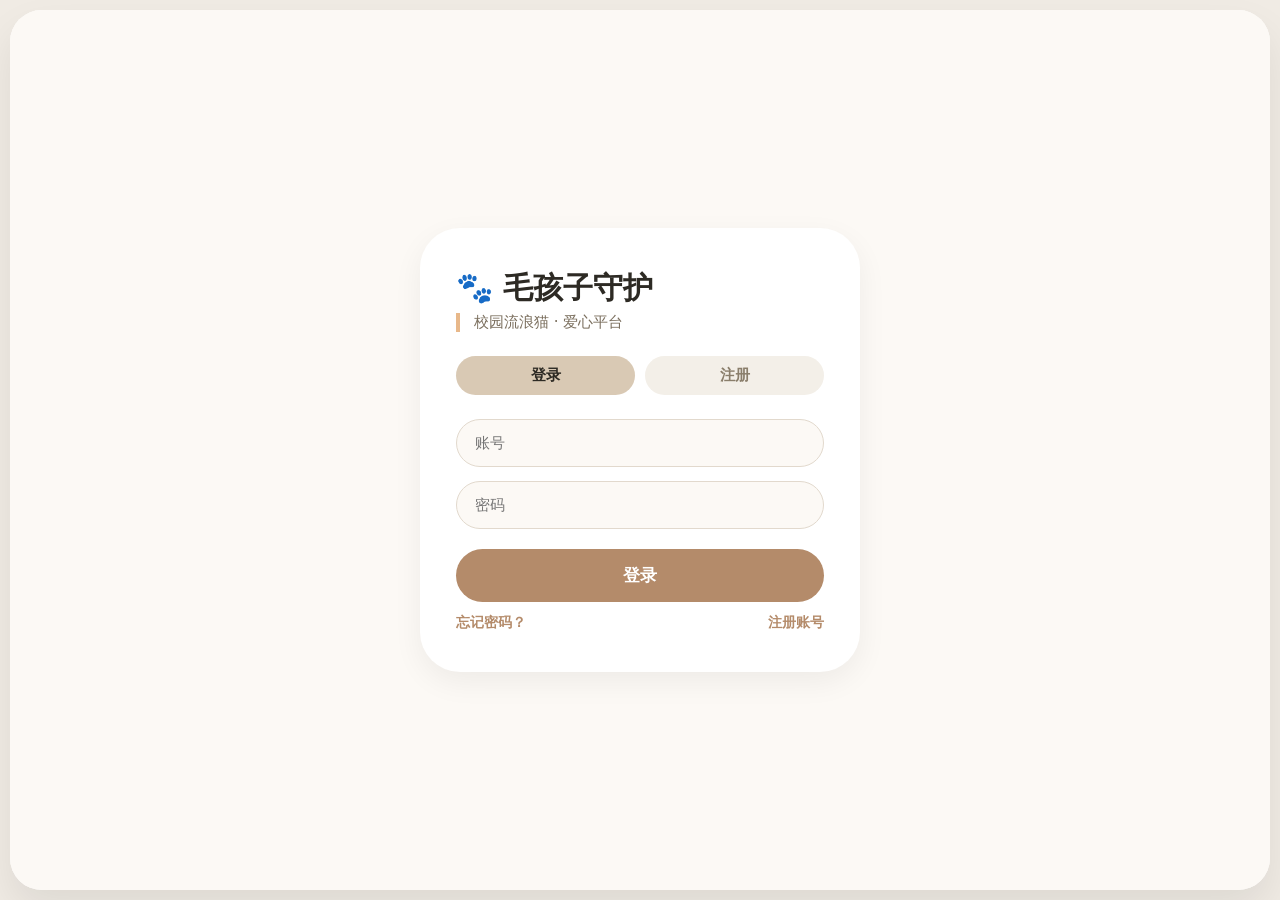
==== commit 72710969: "Update index.html" ====
--- a/index.html
+++ b/index.html
@@ -18,8 +18,8 @@
                     <div class="auth-tab" data-tab="register">注册</div>
                 </div>
                 <div class="auth-form" id="loginForm">
-                    <input type="text" placeholder="账号" id="loginUser" value="admin">
-                    <input type="password" placeholder="密码" id="loginPass" value="123456">
+                    <input type="text" placeholder="账号" id="loginUser" value="">
+                    <input type="password" placeholder="密码" id="loginPass" value="">
                     <button class="btn-primary" id="loginBtn">登录</button>
                     <div class="auth-extra">
                         <span>忘记密码？</span>
@@ -41,7 +41,10 @@
             <!-- 顶栏 -->
             <div class="top-bar">
                 <h1>🐈 守护平台</h1>
-                <span class="role-tag" id="roleTag">普通用户</span>
+                <div class="right-group">
+                    <span class="role-tag" id="roleTag">普通用户</span>
+                    <button class="logout-btn" id="logoutBtn">🚪 退出</button>
+                </div>
             </div>
 
             <!-- 页面容器 -->
--- a/styles/main.css
+++ b/styles/main.css
@@ -0,0 +1,853 @@
+* {
+    margin: 0;
+    padding: 0;
+    box-sizing: border-box;
+    font-family: system-ui, -apple-system, 'Segoe UI', Roboto, 'Helvetica Neue', sans-serif;
+}
+html,
+body {
+    width: 100%;
+    height: 100%;
+    background: #f0ebe4;
+    overflow: hidden;
+}
+body {
+    display: flex;
+    justify-content: center;
+    align-items: center;
+    padding: 10px;
+}
+
+.app-container {
+    width: 100%;
+    height: 100%;
+    max-width: 1600px;
+    max-height: 1100px;
+    background: #ffffff;
+    border-radius: 32px;
+    box-shadow: 0 20px 40px rgba(0, 0, 0, 0.08);
+    display: flex;
+    flex-direction: column;
+    overflow: hidden;
+}
+
+/* ===== 登录/注册 ===== */
+.auth-panel {
+    display: flex;
+    flex-direction: column;
+    justify-content: center;
+    align-items: center;
+    flex: 1;
+    background: #fcf9f5;
+}
+.auth-panel .auth-box {
+    width: 100%;
+    max-width: 440px;
+    background: white;
+    padding: 40px 36px;
+    border-radius: 40px;
+    box-shadow: 0 10px 30px rgba(0, 0, 0, 0.06);
+}
+.auth-panel h2 {
+    font-size: 30px;
+    font-weight: 700;
+    color: #2d2a24;
+}
+.auth-panel .auth-sub {
+    color: #7a6e5d;
+    font-size: 15px;
+    margin: 4px 0 24px;
+    border-left: 4px solid #e8b88a;
+    padding-left: 14px;
+}
+.auth-tabs {
+    display: flex;
+    gap: 10px;
+    margin-bottom: 24px;
+}
+.auth-tab {
+    flex: 1;
+    text-align: center;
+    padding: 10px 0;
+    font-weight: 600;
+    color: #8a7e6b;
+    border-radius: 40px;
+    background: #f3efe8;
+    cursor: pointer;
+    transition: 0.2s;
+    font-size: 15px;
+}
+.auth-tab.active {
+    background: #d9c9b4;
+    color: #2d2a24;
+}
+.auth-form input {
+    width: 100%;
+    padding: 14px 18px;
+    margin-bottom: 14px;
+    border: 1px solid #e2d9cd;
+    border-radius: 40px;
+    background: #fcf9f5;
+    font-size: 15px;
+    outline: none;
+}
+.auth-form input:focus {
+    border-color: #c8ad8a;
+    box-shadow: 0 0 0 3px rgba(200, 173, 138, 0.12);
+}
+.auth-form .btn-primary {
+    width: 100%;
+    padding: 15px;
+    background: #b48b6a;
+    border: none;
+    border-radius: 40px;
+    color: white;
+    font-weight: 700;
+    font-size: 17px;
+    margin: 6px 0 12px;
+    cursor: pointer;
+    transition: 0.15s;
+}
+.auth-form .btn-primary:hover {
+    background: #a07a5c;
+}
+.auth-extra {
+    display: flex;
+    justify-content: space-between;
+    font-size: 14px;
+    color: #7a6e5d;
+}
+.auth-extra span {
+    color: #b48b6a;
+    font-weight: 600;
+    cursor: pointer;
+}
+.hidden {
+    display: none !important;
+}
+
+/* ===== 主应用 ===== */
+.main-app {
+    display: none;
+    flex-direction: column;
+    height: 100%;
+    width: 100%;
+}
+
+.top-bar {
+    display: flex;
+    justify-content: space-between;
+    align-items: center;
+    padding: 14px 28px 10px 28px;
+    flex-shrink: 0;
+    border-bottom: 1px solid #f0ebe4;
+}
+.top-bar h1 {
+    font-size: 22px;
+    font-weight: 700;
+    color: #2d2a24;
+}
+.top-bar .role-tag {
+    background: #e5dbd0;
+    padding: 6px 20px;
+    border-radius: 40px;
+    font-size: 13px;
+    font-weight: 600;
+    color: #4d4033;
+}
+
+.page-container {
+    flex: 1;
+    min-height: 0;
+    overflow: hidden;
+    position: relative;
+}
+.page {
+    display: none;
+    width: 100%;
+    height: 100%;
+    padding: 20px 28px;
+    overflow-y: auto;
+    background: #fcf9f5;
+}
+.page.active-page {
+    display: block;
+}
+.page::-webkit-scrollbar {
+    width: 4px;
+}
+.page::-webkit-scrollbar-thumb {
+    background: #d6c9bb;
+    border-radius: 10px;
+}
+
+/* ===== 首页 ===== */
+.home-layout {
+    display: grid;
+    grid-template-columns: 1.4fr 0.6fr;
+    gap: 20px;
+    height: 100%;
+    min-height: 0;
+}
+.home-left {
+    display: flex;
+    flex-direction: column;
+    gap: 14px;
+    min-height: 0;
+}
+.home-right {
+    display: flex;
+    flex-direction: column;
+    gap: 14px;
+    min-height: 0;
+}
+.carousel-box {
+    border-radius: 20px;
+    overflow: hidden;
+    background: #e7ddd2;
+    flex: 1;
+    min-height: 0;
+    position: relative;
+}
+.carousel-box img {
+    width: 100%;
+    height: 100%;
+    object-fit: cover;
+}
+.carousel-box .caption {
+    position: absolute;
+    bottom: 0;
+    left: 0;
+    right: 0;
+    background: linear-gradient(transparent, rgba(0, 0, 0, 0.5));
+    color: white;
+    padding: 24px 20px 14px;
+    font-size: 22px;
+    font-weight: 600;
+    text-shadow: 0 2px 8px rgba(0, 0, 0, 0.3);
+}
+.info-card {
+    background: #f6f1ea;
+    border-radius: 16px;
+    padding: 14px 18px;
+    font-size: 14px;
+    color: #3d352b;
+    line-height: 1.7;
+    flex-shrink: 0;
+}
+.info-card strong {
+    color: #b48b6a;
+}
+.quick-actions {
+    display: grid;
+    grid-template-columns: repeat(3, 1fr);
+    gap: 10px;
+    flex-shrink: 0;
+}
+.quick-actions .item {
+    background: #f0e9e0;
+    border-radius: 40px;
+    padding: 12px 6px;
+    text-align: center;
+    font-size: 14px;
+    font-weight: 500;
+    color: #4f4236;
+}
+.quick-actions .item span {
+    display: block;
+    font-size: 24px;
+    margin-bottom: 2px;
+}
+.home-tip {
+    font-size: 13px;
+    color: #7a6e5d;
+    text-align: center;
+    background: #f0ebe4;
+    padding: 10px 0;
+    border-radius: 40px;
+    flex-shrink: 0;
+}
+
+/* ===== 猫咪档案库 ===== */
+.cat-grid {
+    display: grid;
+    grid-template-columns: repeat(3, 1fr);
+    gap: 16px;
+    height: 100%;
+    align-content: start;
+}
+.cat-card {
+    background: white;
+    border-radius: 18px;
+    padding: 14px;
+    border: 1px solid #ede6dc;
+}
+.cat-card img {
+    width: 100%;
+    height: 150px;
+    object-fit: cover;
+    border-radius: 14px;
+    background: #ddd2c4;
+}
+.cat-card .info {
+    display: flex;
+    justify-content: space-between;
+    align-items: center;
+    margin: 8px 0 2px;
+}
+.cat-card .name {
+    font-weight: 700;
+    font-size: 17px;
+}
+.cat-card .tag {
+    background: #e8ddd0;
+    padding: 2px 12px;
+    border-radius: 30px;
+    font-size: 11px;
+}
+.cat-card .detail {
+    font-size: 13px;
+    color: #5e5142;
+    margin: 0 0 6px;
+}
+.cat-card .actions {
+    display: flex;
+    gap: 6px;
+    flex-wrap: wrap;
+}
+.cat-card .actions button {
+    background: #eae1d6;
+    border: none;
+    padding: 5px 14px;
+    border-radius: 40px;
+    font-weight: 500;
+    font-size: 12px;
+    color: #3d352b;
+    cursor: pointer;
+}
+.cat-card .actions button:hover {
+    background: #ddd0c0;
+}
+.cat-card .actions .adopt {
+    background: #b48b6a;
+    color: white;
+}
+.cat-card .actions .adopt:hover {
+    background: #a07a5c;
+}
+.feedback-box {
+    margin-top: 8px;
+    background: #f2ece4;
+    padding: 8px 10px;
+    border-radius: 14px;
+}
+.feedback-box textarea {
+    width: 100%;
+    border: none;
+    background: transparent;
+    resize: vertical;
+    font-size: 12px;
+    outline: none;
+    min-height: 30px;
+}
+.feedback-box button {
+    background: #b48b6a;
+    border: none;
+    padding: 3px 14px;
+    border-radius: 40px;
+    color: white;
+    font-weight: 500;
+    margin-top: 3px;
+    cursor: pointer;
+    font-size: 12px;
+}
+.feedback-list {
+    font-size: 12px;
+    color: #5e5142;
+    margin-top: 4px;
+}
+.feedback-list div {
+    padding: 2px 0;
+}
+
+/* ===== 互动区 ===== */
+.interact-layout {
+    display: flex;
+    flex-direction: column;
+    height: 100%;
+    gap: 16px;
+    min-height: 0;
+}
+.vote-section {
+    flex-shrink: 0;
+    background: white;
+    border-radius: 18px;
+    padding: 16px 20px;
+    border: 1px solid #ede6dc;
+}
+.vote-section .section-title {
+    font-size: 18px;
+    font-weight: 700;
+    color: #2d2a24;
+    margin-bottom: 12px;
+}
+.vote-section .section-title span {
+    color: #b48b6a;
+    font-weight: 600;
+    font-size: 15px;
+}
+.vote-grid {
+    display: grid;
+    grid-template-columns: repeat(auto-fit, minmax(180px, 1fr));
+    gap: 14px;
+}
+.vote-item {
+    display: flex;
+    align-items: center;
+    gap: 12px;
+    background: #f6f1ea;
+    border-radius: 16px;
+    padding: 10px 14px;
+    transition: 0.15s;
+}
+.vote-item:hover {
+    background: #ede6dc;
+}
+.vote-item .avatar {
+    width: 50px;
+    height: 50px;
+    border-radius: 50%;
+    object-fit: cover;
+    background: #ddd2c4;
+    flex-shrink: 0;
+}
+.vote-item .info {
+    flex: 1;
+    min-width: 0;
+}
+.vote-item .info .name {
+    font-weight: 600;
+    font-size: 15px;
+    color: #2d2a24;
+}
+.vote-item .info .votes {
+    font-size: 13px;
+    color: #7a6e5d;
+}
+.vote-item .info .votes span {
+    color: #b48b6a;
+    font-weight: 700;
+}
+.vote-item .vote-btn {
+    background: #b48b6a;
+    border: none;
+    padding: 4px 16px;
+    border-radius: 40px;
+    color: white;
+    font-weight: 600;
+    font-size: 13px;
+    cursor: pointer;
+    flex-shrink: 0;
+    transition: 0.15s;
+}
+.vote-item .vote-btn:hover {
+    background: #a07a5c;
+}
+.vote-item .vote-btn:disabled {
+    background: #ccc;
+    cursor: not-allowed;
+}
+.vote-item .vote-btn.voted {
+    background: #8a9a8a;
+}
+
+.upload-section {
+    flex: 1;
+    min-height: 0;
+    overflow-y: auto;
+    display: flex;
+    flex-direction: column;
+    gap: 14px;
+    padding-right: 4px;
+}
+.upload-section::-webkit-scrollbar {
+    width: 4px;
+}
+.upload-section::-webkit-scrollbar-thumb {
+    background: #d6c9bb;
+    border-radius: 10px;
+}
+
+.upload-card {
+    background: white;
+    border-radius: 18px;
+    padding: 16px 18px;
+    border: 1px solid #ede6dc;
+    flex-shrink: 0;
+}
+.upload-card .cat-header {
+    display: flex;
+    align-items: center;
+    gap: 12px;
+    margin-bottom: 10px;
+}
+.upload-card .cat-header .avatar {
+    width: 40px;
+    height: 40px;
+    border-radius: 50%;
+    object-fit: cover;
+    background: #ddd2c4;
+    flex-shrink: 0;
+}
+.upload-card .cat-header .name {
+    font-weight: 600;
+    font-size: 16px;
+    color: #2d2a24;
+}
+.upload-card .upload-area {
+    display: flex;
+    gap: 10px;
+    flex-wrap: wrap;
+    margin-bottom: 8px;
+}
+.upload-card .upload-area label {
+    background: #eae1d6;
+    padding: 6px 18px;
+    border-radius: 40px;
+    font-weight: 500;
+    font-size: 13px;
+    color: #3d352b;
+    cursor: pointer;
+    transition: 0.15s;
+    display: inline-flex;
+    align-items: center;
+    gap: 6px;
+}
+.upload-card .upload-area label:hover {
+    background: #ddd0c0;
+}
+.upload-card .upload-area input[type="file"] {
+    display: none;
+}
+.upload-card .upload-area .upload-btn {
+    background: #b48b6a;
+    border: none;
+    padding: 6px 22px;
+    border-radius: 40px;
+    color: white;
+    font-weight: 600;
+    font-size: 13px;
+    cursor: pointer;
+    transition: 0.15s;
+}
+.upload-card .upload-area .upload-btn:hover {
+    background: #a07a5c;
+}
+.upload-card .gallery {
+    display: flex;
+    flex-wrap: wrap;
+    gap: 10px;
+    margin-top: 8px;
+}
+.upload-card .gallery .media-item {
+    position: relative;
+    width: 80px;
+    height: 80px;
+    border-radius: 12px;
+    overflow: hidden;
+    border: 2px solid #ede6dc;
+    flex-shrink: 0;
+}
+.upload-card .gallery .media-item img,
+.upload-card .gallery .media-item video {
+    width: 100%;
+    height: 100%;
+    object-fit: cover;
+    display: block;
+}
+.upload-card .gallery .media-item .tag {
+    position: absolute;
+    bottom: 4px;
+    right: 4px;
+    background: rgba(0, 0, 0, 0.6);
+    color: white;
+    font-size: 10px;
+    padding: 2px 8px;
+    border-radius: 30px;
+}
+.upload-card .gallery .media-item .delete-btn {
+    position: absolute;
+    top: 4px;
+    right: 4px;
+    background: rgba(255, 0, 0, 0.7);
+    color: white;
+    border: none;
+    border-radius: 50%;
+    width: 20px;
+    height: 20px;
+    font-size: 12px;
+    cursor: pointer;
+    display: flex;
+    align-items: center;
+    justify-content: center;
+    line-height: 1;
+}
+.upload-card .gallery .media-item .delete-btn:hover {
+    background: rgba(200, 0, 0, 0.9);
+}
+.upload-card .empty-gallery {
+    color: #aaa;
+    font-size: 13px;
+    padding: 8px 0;
+}
+
+/* ===== 智能助手 ===== */
+.ai-layout {
+    height: 100%;
+    display: flex;
+    flex-direction: column;
+    padding: 2px 0;
+}
+.ai-layout .ai-header {
+    display: flex;
+    justify-content: space-between;
+    align-items: center;
+    flex-shrink: 0;
+    margin-bottom: 10px;
+    flex-wrap: wrap;
+    gap: 8px;
+}
+.ai-layout .ai-header h3 {
+    font-size: 20px;
+    color: #2d2a24;
+}
+.ai-layout .ai-header .badge {
+    font-size: 13px;
+    color: #6b5f4e;
+    background: #ede6dc;
+    padding: 4px 16px;
+    border-radius: 40px;
+}
+.ai-layout textarea {
+    width: 100%;
+    border: 1px solid #e2d9cd;
+    background: white;
+    border-radius: 40px;
+    padding: 14px 18px;
+    font-size: 15px;
+    resize: none;
+    min-height: 60px;
+    flex-shrink: 0;
+    outline: none;
+}
+.ai-layout textarea:focus {
+    border-color: #c8ad8a;
+    box-shadow: 0 0 0 3px rgba(200, 173, 138, 0.12);
+}
+.ai-layout .btn-ai {
+    background: #b48b6a;
+    border: none;
+    padding: 10px 30px;
+    border-radius: 40px;
+    color: white;
+    font-weight: 700;
+    font-size: 15px;
+    cursor: pointer;
+    align-self: flex-start;
+    transition: 0.15s;
+    margin: 10px 0;
+    flex-shrink: 0;
+}
+.ai-layout .btn-ai:hover {
+    background: #a07a5c;
+}
+.ai-layout .response {
+    background: white;
+    padding: 18px 22px;
+    border-radius: 18px;
+    flex: 1;
+    min-height: 80px;
+    font-size: 14px;
+    line-height: 1.7;
+    white-space: pre-wrap;
+    border: 1px solid #e2d9cd;
+    overflow-y: auto;
+}
+.ai-layout .footer {
+    font-size: 12px;
+    color: #6b5f4e;
+    margin-top: 8px;
+    flex-shrink: 0;
+}
+
+/* ===== 领养单模态 ===== */
+.modal-overlay {
+    position: fixed;
+    top: 0;
+    left: 0;
+    right: 0;
+    bottom: 0;
+    background: rgba(0, 0, 0, 0.4);
+    display: flex;
+    justify-content: center;
+    align-items: center;
+    z-index: 999;
+    backdrop-filter: blur(4px);
+}
+.modal-box {
+    background: white;
+    padding: 28px 32px;
+    border-radius: 32px;
+    max-width: 460px;
+    width: 90%;
+    box-shadow: 0 30px 60px rgba(0, 0, 0, 0.3);
+    max-height: 90vh;
+    overflow-y: auto;
+}
+.modal-box h3 {
+    font-size: 20px;
+    margin-bottom: 14px;
+}
+.modal-box input,
+.modal-box textarea {
+    width: 100%;
+    padding: 12px 16px;
+    margin: 4px 0 12px;
+    border: 1px solid #ddd2c4;
+    border-radius: 40px;
+    background: #fcf9f5;
+    font-size: 14px;
+}
+.modal-box textarea {
+    min-height: 60px;
+    resize: vertical;
+}
+.modal-box .modal-actions {
+    display: flex;
+    gap: 12px;
+    margin-top: 6px;
+}
+.modal-box .modal-actions button {
+    padding: 10px 28px;
+    border-radius: 40px;
+    border: none;
+    font-weight: 600;
+    cursor: pointer;
+}
+.modal-box .btn-submit {
+    background: #b48b6a;
+    color: white;
+}
+.modal-box .btn-cancel {
+    background: #ddd2c4;
+    color: #3d352b;
+}
+
+/* ===== 底部导航 ===== */
+.bottom-nav {
+    display: flex;
+    justify-content: center;
+    gap: 12px;
+    padding: 12px 0 2px;
+    border-top: 1px solid #efe8df;
+    flex-shrink: 0;
+    flex-wrap: wrap;
+}
+.nav-item {
+    text-align: center;
+    font-size: 13px;
+    color: #9a8d7b;
+    font-weight: 500;
+    padding: 6px 24px;
+    cursor: pointer;
+    border-radius: 40px;
+    background: transparent;
+    transition: 0.15s;
+}
+.nav-item.active {
+    color: #b48b6a;
+    background: #f3ede6;
+    font-weight: 600;
+}
+.nav-item span {
+    display: block;
+    font-size: 20px;
+    margin-bottom: 1px;
+}
+
+.contact-bar {
+    padding: 10px 0 2px;
+    font-size: 13px;
+    color: #6b5f4e;
+    text-align: center;
+    border-top: 1px solid #e8dfd4;
+    flex-shrink: 0;
+    margin-top: 2px;
+}
+.contact-bar span {
+    margin: 0 16px;
+}
+
+/* ===== 响应式 ===== */
+@media (max-width: 1000px) {
+    .cat-grid {
+        grid-template-columns: 1fr 1fr;
+    }
+}
+@media (max-width: 850px) {
+    .home-layout {
+        grid-template-columns: 1fr;
+    }
+    .page {
+        padding: 14px 16px;
+    }
+    .top-bar {
+        padding: 10px 16px 8px;
+    }
+    .vote-grid {
+        grid-template-columns: 1fr 1fr;
+    }
+}
+@media (max-width: 600px) {
+    .cat-grid {
+        grid-template-columns: 1fr;
+    }
+    .quick-actions {
+        grid-template-columns: 1fr 1fr;
+    }
+    .nav-item {
+        padding: 4px 12px;
+        font-size: 11px;
+    }
+    .nav-item span {
+        font-size: 16px;
+    }
+    .page {
+        padding: 10px 12px;
+    }
+    .top-bar h1 {
+        font-size: 18px;
+    }
+    .top-bar .role-tag {
+        font-size: 11px;
+        padding: 4px 12px;
+    }
+    .auth-panel .auth-box {
+        padding: 24px 18px;
+    }
+    .contact-bar span {
+        margin: 0 8px;
+        font-size: 11px;
+    }
+    .carousel-box .caption {
+        font-size: 16px;
+        padding: 14px 14px 10px;
+    }
+    .vote-grid {
+        grid-template-columns: 1fr;
+    }
+    .upload-card .gallery .media-item {
+        width: 60px;
+        height: 60px;
+    }
+}
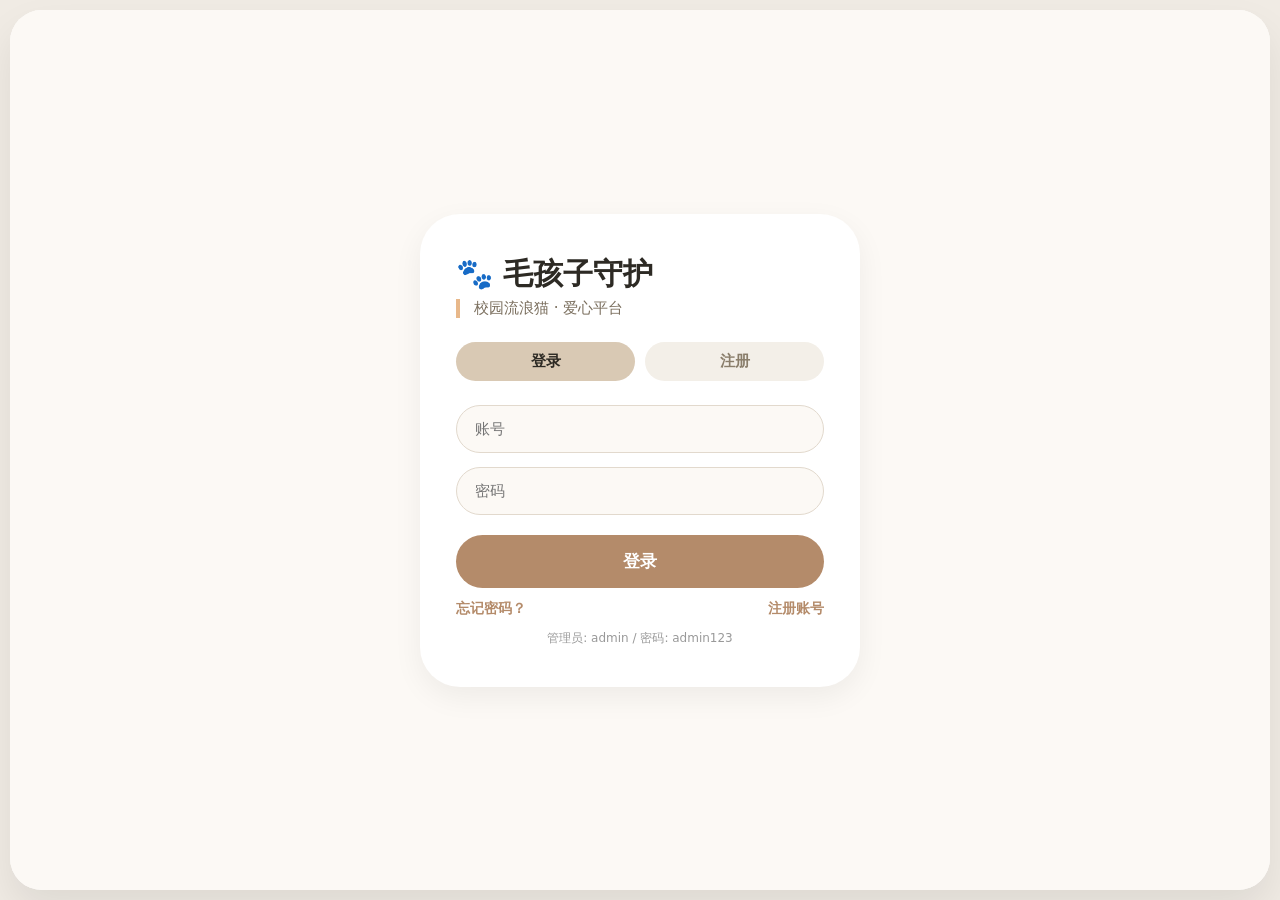
==== commit 402b9651: "Update index.html" ====
--- a/index.html
+++ b/index.html
@@ -4,10 +4,1020 @@
     <meta charset="UTF-8">
     <meta name="viewport" content="width=device-width, initial-scale=1.0">
     <title>校园流浪猫守护平台</title>
-    <link rel="stylesheet" href="styles/main.css">
+    <style>
+        * {
+            margin: 0;
+            padding: 0;
+            box-sizing: border-box;
+            font-family: system-ui, -apple-system, 'Segoe UI', Roboto, 'Helvetica Neue', sans-serif;
+        }
+        html,
+        body {
+            width: 100%;
+            height: 100%;
+            background: #f0ebe4;
+            overflow: hidden;
+        }
+        body {
+            display: flex;
+            justify-content: center;
+            align-items: center;
+            padding: 10px;
+        }
+
+        .app-container {
+            width: 100%;
+            height: 100%;
+            max-width: 1600px;
+            max-height: 1100px;
+            background: #ffffff;
+            border-radius: 32px;
+            box-shadow: 0 20px 40px rgba(0, 0, 0, 0.08);
+            display: flex;
+            flex-direction: column;
+            overflow: hidden;
+        }
+
+        /* ===== 登录/注册 ===== */
+        .auth-panel {
+            display: flex;
+            flex-direction: column;
+            justify-content: center;
+            align-items: center;
+            flex: 1;
+            background: #fcf9f5;
+        }
+        .auth-panel .auth-box {
+            width: 100%;
+            max-width: 440px;
+            background: white;
+            padding: 40px 36px;
+            border-radius: 40px;
+            box-shadow: 0 10px 30px rgba(0, 0, 0, 0.06);
+        }
+        .auth-panel h2 {
+            font-size: 30px;
+            font-weight: 700;
+            color: #2d2a24;
+        }
+        .auth-panel .auth-sub {
+            color: #7a6e5d;
+            font-size: 15px;
+            margin: 4px 0 24px;
+            border-left: 4px solid #e8b88a;
+            padding-left: 14px;
+        }
+        .auth-tabs {
+            display: flex;
+            gap: 10px;
+            margin-bottom: 24px;
+        }
+        .auth-tab {
+            flex: 1;
+            text-align: center;
+            padding: 10px 0;
+            font-weight: 600;
+            color: #8a7e6b;
+            border-radius: 40px;
+            background: #f3efe8;
+            cursor: pointer;
+            transition: 0.2s;
+            font-size: 15px;
+        }
+        .auth-tab.active {
+            background: #d9c9b4;
+            color: #2d2a24;
+        }
+        .auth-form input {
+            width: 100%;
+            padding: 14px 18px;
+            margin-bottom: 14px;
+            border: 1px solid #e2d9cd;
+            border-radius: 40px;
+            background: #fcf9f5;
+            font-size: 15px;
+            outline: none;
+        }
+        .auth-form input:focus {
+            border-color: #c8ad8a;
+            box-shadow: 0 0 0 3px rgba(200, 173, 138, 0.12);
+        }
+        .auth-form .btn-primary {
+            width: 100%;
+            padding: 15px;
+            background: #b48b6a;
+            border: none;
+            border-radius: 40px;
+            color: white;
+            font-weight: 700;
+            font-size: 17px;
+            margin: 6px 0 12px;
+            cursor: pointer;
+            transition: 0.15s;
+        }
+        .auth-form .btn-primary:hover {
+            background: #a07a5c;
+        }
+        .auth-extra {
+            display: flex;
+            justify-content: space-between;
+            font-size: 14px;
+            color: #7a6e5d;
+        }
+        .auth-extra span {
+            color: #b48b6a;
+            font-weight: 600;
+            cursor: pointer;
+        }
+        .hidden {
+            display: none !important;
+        }
+
+        /* ===== 主应用 ===== */
+        .main-app {
+            display: none;
+            flex-direction: column;
+            height: 100%;
+            width: 100%;
+        }
+
+        .top-bar {
+            display: flex;
+            justify-content: space-between;
+            align-items: center;
+            padding: 14px 28px 10px 28px;
+            flex-shrink: 0;
+            border-bottom: 1px solid #f0ebe4;
+        }
+        .top-bar h1 {
+            font-size: 22px;
+            font-weight: 700;
+            color: #2d2a24;
+        }
+        .top-bar .right-group {
+            display: flex;
+            align-items: center;
+            gap: 14px;
+        }
+        .top-bar .role-tag {
+            background: #e5dbd0;
+            padding: 6px 20px;
+            border-radius: 40px;
+            font-size: 13px;
+            font-weight: 600;
+            color: #4d4033;
+        }
+        .top-bar .logout-btn {
+            background: #e8ddd0;
+            border: none;
+            padding: 6px 18px;
+            border-radius: 40px;
+            font-size: 13px;
+            font-weight: 600;
+            color: #6b5f4e;
+            cursor: pointer;
+            transition: 0.15s;
+        }
+        .top-bar .logout-btn:hover {
+            background: #d6c9bb;
+        }
+
+        .page-container {
+            flex: 1;
+            min-height: 0;
+            overflow: hidden;
+            position: relative;
+        }
+        .page {
+            display: none;
+            width: 100%;
+            height: 100%;
+            padding: 20px 28px;
+            overflow-y: auto;
+            background: #fcf9f5;
+        }
+        .page.active-page {
+            display: block;
+        }
+        .page::-webkit-scrollbar {
+            width: 4px;
+        }
+        .page::-webkit-scrollbar-thumb {
+            background: #d6c9bb;
+            border-radius: 10px;
+        }
+
+        /* ===== 首页 ===== */
+        .home-layout {
+            display: grid;
+            grid-template-columns: 1.4fr 0.6fr;
+            gap: 20px;
+            height: 100%;
+            min-height: 0;
+        }
+        .home-left {
+            display: flex;
+            flex-direction: column;
+            gap: 14px;
+            min-height: 0;
+        }
+        .home-right {
+            display: flex;
+            flex-direction: column;
+            gap: 14px;
+            min-height: 0;
+        }
+        .carousel-box {
+            border-radius: 20px;
+            overflow: hidden;
+            background: #e7ddd2;
+            flex: 1;
+            min-height: 0;
+            position: relative;
+        }
+        .carousel-box img {
+            width: 100%;
+            height: 100%;
+            object-fit: cover;
+        }
+        .carousel-box .caption {
+            position: absolute;
+            bottom: 0;
+            left: 0;
+            right: 0;
+            background: linear-gradient(transparent, rgba(0, 0, 0, 0.5));
+            color: white;
+            padding: 24px 20px 14px;
+            font-size: 22px;
+            font-weight: 600;
+            text-shadow: 0 2px 8px rgba(0, 0, 0, 0.3);
+        }
+        .info-card {
+            background: #f6f1ea;
+            border-radius: 16px;
+            padding: 14px 18px;
+            font-size: 14px;
+            color: #3d352b;
+            line-height: 1.7;
+            flex-shrink: 0;
+        }
+        .info-card strong {
+            color: #b48b6a;
+        }
+        .quick-actions {
+            display: grid;
+            grid-template-columns: repeat(3, 1fr);
+            gap: 10px;
+            flex-shrink: 0;
+        }
+        .quick-actions .item {
+            background: #f0e9e0;
+            border-radius: 40px;
+            padding: 12px 6px;
+            text-align: center;
+            font-size: 14px;
+            font-weight: 500;
+            color: #4f4236;
+        }
+        .quick-actions .item span {
+            display: block;
+            font-size: 24px;
+            margin-bottom: 2px;
+        }
+        .home-tip {
+            font-size: 13px;
+            color: #7a6e5d;
+            text-align: center;
+            background: #f0ebe4;
+            padding: 10px 0;
+            border-radius: 40px;
+            flex-shrink: 0;
+        }
+
+        /* ===== 猫咪档案库 ===== */
+        .cat-grid {
+            display: grid;
+            grid-template-columns: repeat(3, 1fr);
+            gap: 16px;
+            height: 100%;
+            align-content: start;
+        }
+        .cat-card {
+            background: white;
+            border-radius: 18px;
+            padding: 14px;
+            border: 1px solid #ede6dc;
+        }
+        .cat-card img {
+            width: 100%;
+            height: 150px;
+            object-fit: cover;
+            border-radius: 14px;
+            background: #ddd2c4;
+        }
+        .cat-card .info {
+            display: flex;
+            justify-content: space-between;
+            align-items: center;
+            margin: 8px 0 2px;
+        }
+        .cat-card .name {
+            font-weight: 700;
+            font-size: 17px;
+        }
+        .cat-card .tag {
+            background: #e8ddd0;
+            padding: 2px 12px;
+            border-radius: 30px;
+            font-size: 11px;
+        }
+        .cat-card .detail {
+            font-size: 13px;
+            color: #5e5142;
+            margin: 0 0 6px;
+        }
+        .cat-card .actions {
+            display: flex;
+            gap: 6px;
+            flex-wrap: wrap;
+        }
+        .cat-card .actions button {
+            background: #eae1d6;
+            border: none;
+            padding: 5px 14px;
+            border-radius: 40px;
+            font-weight: 500;
+            font-size: 12px;
+            color: #3d352b;
+            cursor: pointer;
+        }
+        .cat-card .actions button:hover {
+            background: #ddd0c0;
+        }
+        .cat-card .actions .adopt {
+            background: #b48b6a;
+            color: white;
+        }
+        .cat-card .actions .adopt:hover {
+            background: #a07a5c;
+        }
+        .feedback-box {
+            margin-top: 8px;
+            background: #f2ece4;
+            padding: 8px 10px;
+            border-radius: 14px;
+        }
+        .feedback-box textarea {
+            width: 100%;
+            border: none;
+            background: transparent;
+            resize: vertical;
+            font-size: 12px;
+            outline: none;
+            min-height: 30px;
+        }
+        .feedback-box button {
+            background: #b48b6a;
+            border: none;
+            padding: 3px 14px;
+            border-radius: 40px;
+            color: white;
+            font-weight: 500;
+            margin-top: 3px;
+            cursor: pointer;
+            font-size: 12px;
+        }
+        .feedback-list {
+            font-size: 12px;
+            color: #5e5142;
+            margin-top: 4px;
+        }
+        .feedback-list div {
+            padding: 2px 0;
+        }
+
+        /* ===== 互动区 ===== */
+        .interact-layout {
+            display: flex;
+            flex-direction: column;
+            height: 100%;
+            gap: 16px;
+            min-height: 0;
+        }
+        .vote-section {
+            flex-shrink: 0;
+            background: white;
+            border-radius: 18px;
+            padding: 16px 20px;
+            border: 1px solid #ede6dc;
+        }
+        .vote-section .section-title {
+            font-size: 18px;
+            font-weight: 700;
+            color: #2d2a24;
+            margin-bottom: 12px;
+        }
+        .vote-section .section-title span {
+            color: #b48b6a;
+            font-weight: 600;
+            font-size: 15px;
+        }
+        .vote-grid {
+            display: grid;
+            grid-template-columns: repeat(auto-fit, minmax(180px, 1fr));
+            gap: 14px;
+        }
+        .vote-item {
+            display: flex;
+            align-items: center;
+            gap: 12px;
+            background: #f6f1ea;
+            border-radius: 16px;
+            padding: 10px 14px;
+            transition: 0.15s;
+        }
+        .vote-item:hover {
+            background: #ede6dc;
+        }
+        .vote-item .avatar {
+            width: 50px;
+            height: 50px;
+            border-radius: 50%;
+            object-fit: cover;
+            background: #ddd2c4;
+            flex-shrink: 0;
+        }
+        .vote-item .info {
+            flex: 1;
+            min-width: 0;
+        }
+        .vote-item .info .name {
+            font-weight: 600;
+            font-size: 15px;
+            color: #2d2a24;
+        }
+        .vote-item .info .votes {
+            font-size: 13px;
+            color: #7a6e5d;
+        }
+        .vote-item .info .votes span {
+            color: #b48b6a;
+            font-weight: 700;
+        }
+        .vote-item .vote-btn {
+            background: #b48b6a;
+            border: none;
+            padding: 4px 16px;
+            border-radius: 40px;
+            color: white;
+            font-weight: 600;
+            font-size: 13px;
+            cursor: pointer;
+            flex-shrink: 0;
+            transition: 0.15s;
+        }
+        .vote-item .vote-btn:hover {
+            background: #a07a5c;
+        }
+        .vote-item .vote-btn:disabled {
+            background: #ccc;
+            cursor: not-allowed;
+        }
+        .vote-item .vote-btn.voted {
+            background: #8a9a8a;
+        }
+
+        .upload-section {
+            flex: 1;
+            min-height: 0;
+            overflow-y: auto;
+            display: flex;
+            flex-direction: column;
+            gap: 14px;
+            padding-right: 4px;
+        }
+        .upload-section::-webkit-scrollbar {
+            width: 4px;
+        }
+        .upload-section::-webkit-scrollbar-thumb {
+            background: #d6c9bb;
+            border-radius: 10px;
+        }
+
+        .upload-card {
+            background: white;
+            border-radius: 18px;
+            padding: 16px 18px;
+            border: 1px solid #ede6dc;
+            flex-shrink: 0;
+        }
+        .upload-card .cat-header {
+            display: flex;
+            align-items: center;
+            gap: 12px;
+            margin-bottom: 10px;
+        }
+        .upload-card .cat-header .avatar {
+            width: 40px;
+            height: 40px;
+            border-radius: 50%;
+            object-fit: cover;
+            background: #ddd2c4;
+            flex-shrink: 0;
+        }
+        .upload-card .cat-header .name {
+            font-weight: 600;
+            font-size: 16px;
+            color: #2d2a24;
+        }
+        .upload-card .upload-area {
+            display: flex;
+            gap: 10px;
+            flex-wrap: wrap;
+            margin-bottom: 8px;
+        }
+        .upload-card .upload-area label {
+            background: #eae1d6;
+            padding: 6px 18px;
+            border-radius: 40px;
+            font-weight: 500;
+            font-size: 13px;
+            color: #3d352b;
+            cursor: pointer;
+            transition: 0.15s;
+            display: inline-flex;
+            align-items: center;
+            gap: 6px;
+        }
+        .upload-card .upload-area label:hover {
+            background: #ddd0c0;
+        }
+        .upload-card .upload-area input[type="file"] {
+            display: none;
+        }
+        .upload-card .gallery {
+            display: flex;
+            flex-wrap: wrap;
+            gap: 10px;
+            margin-top: 8px;
+        }
+        .upload-card .gallery .media-item {
+            position: relative;
+            width: 80px;
+            height: 80px;
+            border-radius: 12px;
+            overflow: hidden;
+            border: 2px solid #ede6dc;
+            flex-shrink: 0;
+        }
+        .upload-card .gallery .media-item img {
+            width: 100%;
+            height: 100%;
+            object-fit: cover;
+            display: block;
+        }
+        .upload-card .gallery .media-item .tag {
+            position: absolute;
+            bottom: 4px;
+            right: 4px;
+            background: rgba(0, 0, 0, 0.6);
+            color: white;
+            font-size: 10px;
+            padding: 2px 8px;
+            border-radius: 30px;
+        }
+        .upload-card .gallery .media-item .delete-btn {
+            position: absolute;
+            top: 4px;
+            right: 4px;
+            background: rgba(255, 0, 0, 0.7);
+            color: white;
+            border: none;
+            border-radius: 50%;
+            width: 20px;
+            height: 20px;
+            font-size: 12px;
+            cursor: pointer;
+            display: flex;
+            align-items: center;
+            justify-content: center;
+            line-height: 1;
+        }
+        .upload-card .gallery .media-item .delete-btn:hover {
+            background: rgba(200, 0, 0, 0.9);
+        }
+        .upload-card .empty-gallery {
+            color: #aaa;
+            font-size: 13px;
+            padding: 8px 0;
+        }
+
+        /* ===== 评论区域 ===== */
+        .comment-section {
+            margin-top: 12px;
+            border-top: 1px solid #f0ebe4;
+            padding-top: 12px;
+        }
+        .comment-section .comment-input-row {
+            display: flex;
+            gap: 10px;
+            align-items: flex-start;
+        }
+        .comment-section .comment-input-row textarea {
+            flex: 1;
+            border: 1px solid #e2d9cd;
+            border-radius: 20px;
+            padding: 10px 14px;
+            font-size: 13px;
+            resize: vertical;
+            min-height: 40px;
+            max-height: 80px;
+            outline: none;
+            background: #fcf9f5;
+            font-family: inherit;
+        }
+        .comment-section .comment-input-row textarea:focus {
+            border-color: #c8ad8a;
+        }
+        .comment-section .comment-input-row .send-btn {
+            background: #b48b6a;
+            border: none;
+            padding: 8px 20px;
+            border-radius: 40px;
+            color: white;
+            font-weight: 600;
+            font-size: 13px;
+            cursor: pointer;
+            flex-shrink: 0;
+            transition: 0.15s;
+            height: 40px;
+        }
+        .comment-section .comment-input-row .send-btn:hover {
+            background: #a07a5c;
+        }
+
+        .comment-list {
+            margin-top: 10px;
+            display: flex;
+            flex-direction: column;
+            gap: 10px;
+            max-height: 200px;
+            overflow-y: auto;
+        }
+        .comment-list::-webkit-scrollbar {
+            width: 3px;
+        }
+        .comment-list::-webkit-scrollbar-thumb {
+            background: #d6c9bb;
+            border-radius: 10px;
+        }
+
+        .comment-item {
+            background: #f6f1ea;
+            border-radius: 14px;
+            padding: 10px 14px;
+            animation: fadeIn 0.2s ease;
+        }
+        .comment-item .comment-meta {
+            display: flex;
+            justify-content: space-between;
+            align-items: center;
+            margin-bottom: 4px;
+        }
+        .comment-item .comment-meta .comment-user {
+            font-weight: 600;
+            font-size: 13px;
+            color: #2d2a24;
+        }
+        .comment-item .comment-meta .comment-time {
+            font-size: 11px;
+            color: #999;
+        }
+        .comment-item .comment-meta .reply-btn {
+            background: none;
+            border: none;
+            color: #b48b6a;
+            font-size: 12px;
+            cursor: pointer;
+            font-weight: 500;
+        }
+        .comment-item .comment-meta .reply-btn:hover {
+            text-decoration: underline;
+        }
+        .comment-item .comment-text {
+            font-size: 14px;
+            color: #3d352b;
+            line-height: 1.5;
+        }
+
+        .comment-item .replies {
+            margin-left: 20px;
+            margin-top: 8px;
+            padding-left: 12px;
+            border-left: 2px solid #ddd2c4;
+            display: flex;
+            flex-direction: column;
+            gap: 6px;
+        }
+        .comment-item .replies .reply-item {
+            background: #ede6dc;
+            border-radius: 12px;
+            padding: 6px 12px;
+            font-size: 13px;
+        }
+        .comment-item .replies .reply-item .reply-meta {
+            display: flex;
+            justify-content: space-between;
+            align-items: center;
+        }
+        .comment-item .replies .reply-item .reply-meta .reply-user {
+            font-weight: 600;
+            font-size: 12px;
+            color: #2d2a24;
+        }
+        .comment-item .replies .reply-item .reply-meta .reply-time {
+            font-size: 10px;
+            color: #999;
+        }
+        .comment-item .replies .reply-item .reply-text {
+            font-size: 13px;
+            color: #3d352b;
+            margin-top: 2px;
+        }
+
+        @keyframes fadeIn {
+            from {
+                opacity: 0;
+                transform: translateY(-6px);
+            }
+            to {
+                opacity: 1;
+                transform: translateY(0);
+            }
+        }
+
+        .comment-empty {
+            color: #bbb;
+            font-size: 13px;
+            padding: 8px 0;
+            text-align: center;
+        }
+
+        /* ===== 智能助手 ===== */
+        .ai-layout {
+            height: 100%;
+            display: flex;
+            flex-direction: column;
+            padding: 2px 0;
+        }
+        .ai-layout .ai-header {
+            display: flex;
+            justify-content: space-between;
+            align-items: center;
+            flex-shrink: 0;
+            margin-bottom: 10px;
+            flex-wrap: wrap;
+            gap: 8px;
+        }
+        .ai-layout .ai-header h3 {
+            font-size: 20px;
+            color: #2d2a24;
+        }
+        .ai-layout .ai-header .badge {
+            font-size: 13px;
+            color: #6b5f4e;
+            background: #ede6dc;
+            padding: 4px 16px;
+            border-radius: 40px;
+        }
+        .ai-layout textarea {
+            width: 100%;
+            border: 1px solid #e2d9cd;
+            background: white;
+            border-radius: 40px;
+            padding: 14px 18px;
+            font-size: 15px;
+            resize: none;
+            min-height: 60px;
+            flex-shrink: 0;
+            outline: none;
+        }
+        .ai-layout textarea:focus {
+            border-color: #c8ad8a;
+            box-shadow: 0 0 0 3px rgba(200, 173, 138, 0.12);
+        }
+        .ai-layout .btn-ai {
+            background: #b48b6a;
+            border: none;
+            padding: 10px 30px;
+            border-radius: 40px;
+            color: white;
+            font-weight: 700;
+            font-size: 15px;
+            cursor: pointer;
+            align-self: flex-start;
+            transition: 0.15s;
+            margin: 10px 0;
+            flex-shrink: 0;
+        }
+        .ai-layout .btn-ai:hover {
+            background: #a07a5c;
+        }
+        .ai-layout .response {
+            background: white;
+            padding: 18px 22px;
+            border-radius: 18px;
+            flex: 1;
+            min-height: 80px;
+            font-size: 14px;
+            line-height: 1.7;
+            white-space: pre-wrap;
+            border: 1px solid #e2d9cd;
+            overflow-y: auto;
+        }
+        .ai-layout .footer {
+            font-size: 12px;
+            color: #6b5f4e;
+            margin-top: 8px;
+            flex-shrink: 0;
+        }
+
+        /* ===== 领养单模态 ===== */
+        .modal-overlay {
+            position: fixed;
+            top: 0;
+            left: 0;
+            right: 0;
+            bottom: 0;
+            background: rgba(0, 0, 0, 0.4);
+            display: flex;
+            justify-content: center;
+            align-items: center;
+            z-index: 999;
+            backdrop-filter: blur(4px);
+        }
+        .modal-box {
+            background: white;
+            padding: 28px 32px;
+            border-radius: 32px;
+            max-width: 460px;
+            width: 90%;
+            box-shadow: 0 30px 60px rgba(0, 0, 0, 0.3);
+            max-height: 90vh;
+            overflow-y: auto;
+        }
+        .modal-box h3 {
+            font-size: 20px;
+            margin-bottom: 14px;
+        }
+        .modal-box input,
+        .modal-box textarea {
+            width: 100%;
+            padding: 12px 16px;
+            margin: 4px 0 12px;
+            border: 1px solid #ddd2c4;
+            border-radius: 40px;
+            background: #fcf9f5;
+            font-size: 14px;
+        }
+        .modal-box textarea {
+            min-height: 60px;
+            resize: vertical;
+        }
+        .modal-box .modal-actions {
+            display: flex;
+            gap: 12px;
+            margin-top: 6px;
+        }
+        .modal-box .modal-actions button {
+            padding: 10px 28px;
+            border-radius: 40px;
+            border: none;
+            font-weight: 600;
+            cursor: pointer;
+        }
+        .modal-box .btn-submit {
+            background: #b48b6a;
+            color: white;
+        }
+        .modal-box .btn-cancel {
+            background: #ddd2c4;
+            color: #3d352b;
+        }
+
+        /* ===== 底部导航 ===== */
+        .bottom-nav {
+            display: flex;
+            justify-content: center;
+            gap: 12px;
+            padding: 12px 0 2px;
+            border-top: 1px solid #efe8df;
+            flex-shrink: 0;
+            flex-wrap: wrap;
+        }
+        .nav-item {
+            text-align: center;
+            font-size: 13px;
+            color: #9a8d7b;
+            font-weight: 500;
+            padding: 6px 24px;
+            cursor: pointer;
+            border-radius: 40px;
+            background: transparent;
+            transition: 0.15s;
+        }
+        .nav-item.active {
+            color: #b48b6a;
+            background: #f3ede6;
+            font-weight: 600;
+        }
+        .nav-item span {
+            display: block;
+            font-size: 20px;
+            margin-bottom: 1px;
+        }
+
+        .contact-bar {
+            padding: 10px 0 2px;
+            font-size: 13px;
+            color: #6b5f4e;
+            text-align: center;
+            border-top: 1px solid #e8dfd4;
+            flex-shrink: 0;
+            margin-top: 2px;
+        }
+        .contact-bar span {
+            margin: 0 16px;
+        }
+
+        /* ===== 响应式 ===== */
+        @media (max-width: 1000px) {
+            .cat-grid {
+                grid-template-columns: 1fr 1fr;
+            }
+        }
+        @media (max-width: 850px) {
+            .home-layout {
+                grid-template-columns: 1fr;
+            }
+            .page {
+                padding: 14px 16px;
+            }
+            .top-bar {
+                padding: 10px 16px 8px;
+            }
+            .vote-grid {
+                grid-template-columns: 1fr 1fr;
+            }
+        }
+        @media (max-width: 600px) {
+            .cat-grid {
+                grid-template-columns: 1fr;
+            }
+            .quick-actions {
+                grid-template-columns: 1fr 1fr;
+            }
+            .nav-item {
+                padding: 4px 12px;
+                font-size: 11px;
+            }
+            .nav-item span {
+                font-size: 16px;
+            }
+            .page {
+                padding: 10px 12px;
+            }
+            .top-bar h1 {
+                font-size: 18px;
+            }
+            .top-bar .role-tag {
+                font-size: 11px;
+                padding: 4px 12px;
+            }
+            .auth-panel .auth-box {
+                padding: 24px 18px;
+            }
+            .contact-bar span {
+                margin: 0 8px;
+                font-size: 11px;
+            }
+            .carousel-box .caption {
+                font-size: 16px;
+                padding: 14px 14px 10px;
+            }
+            .vote-grid {
+                grid-template-columns: 1fr;
+            }
+            .upload-card .gallery .media-item {
+                width: 60px;
+                height: 60px;
+            }
+        }
+    </style>
 </head>
 <body>
     <div class="app-container" id="app">
+
         <!-- ===== 登录注册面板 ===== -->
         <div class="auth-panel" id="authPanel">
             <div class="auth-box">
@@ -24,6 +1034,9 @@
                     <div class="auth-extra">
                         <span>忘记密码？</span>
                         <span id="switchToRegister">注册账号</span>
+                    </div>
+                    <div style="margin-top:12px;font-size:12px;color:#999;text-align:center;">
+                        管理员: admin / 密码: admin123
                     </div>
                 </div>
                 <div class="auth-form hidden" id="registerForm">
@@ -128,13 +1141,709 @@
     <!-- ===== 领养单模态 ===== -->
     <div id="adoptModalContainer"></div>
 
-    <!-- ===== 脚本加载 ===== -->
-    <script src="scripts/data.js"></script>
-    <script src="scripts/auth.js"></script>
-    <script src="scripts/home.js"></script>
-    <script src="scripts/cats.js"></script>
-    <script src="scripts/interact.js"></script>
-    <script src="scripts/ai.js"></script>
-    <script src="scripts/app.js"></script>
+    <script>
+        // ================================================================
+        // 数据管理
+        // ================================================================
+
+        // 猫咪数据
+        let cats = [
+            { id: 1, name: '小橘', gender: '♂', neutered: '已绝育', personality: '粘人', hobby: '晒太阳',
+                img: 'https://placecats.com/300/200?random=2', votes: 12 },
+            { id: 2, name: '奶牛', gender: '♀', neutered: '未绝育', personality: '高冷', hobby: '爬树',
+                img: 'https://placecats.com/300/200?random=3', votes: 8 },
+            { id: 3, name: '小黑', gender: '♂', neutered: '已绝育', personality: '胆小', hobby: '钻箱子',
+                img: 'https://placecats.com/300/200?random=4', votes: 5 },
+        ];
+
+        let feedbacks = { 1: [], 2: [], 3: [] };
+        let uploads = { 1: [], 2: [], 3: [] };
+        let voteRecords = {};
+        let comments = { 1: [], 2: [], 3: [] };
+
+        let currentUser = '';
+        let currentRole = 'user';
+        let isLoggedIn = false;
+
+        // ================================================================
+        // localStorage 读写
+        // ================================================================
+        function loadData() {
+            try {
+                const saved = localStorage.getItem('cat_platform_data');
+                if (saved) {
+                    const data = JSON.parse(saved);
+                    if (data.uploads) uploads = data.uploads;
+                    if (data.voteRecords) voteRecords = data.voteRecords;
+                    if (data.feedbacks) feedbacks = data.feedbacks;
+                    if (data.cats) cats = data.cats;
+                    if (data.comments) comments = data.comments;
+                }
+            } catch (e) {
+                console.warn('加载数据失败', e);
+            }
+        }
+
+        function saveData() {
+            try {
+                localStorage.setItem('cat_platform_data', JSON.stringify({
+                    uploads,
+                    voteRecords,
+                    feedbacks,
+                    cats,
+                    comments
+                }));
+            } catch (e) {
+                console.warn('保存数据失败', e);
+            }
+        }
+
+        function generateId() {
+            return Date.now().toString(36) + Math.random().toString(36).substr(2, 4);
+        }
+
+        // ================================================================
+        // 登录逻辑
+        // ================================================================
+        document.addEventListener('DOMContentLoaded', function() {
+            console.log('🐾 校园流浪猫守护平台 v1.0');
+
+            // 加载数据
+            loadData();
+
+            // 登录注册切换
+            document.querySelectorAll('.auth-tab').forEach(tab => {
+                tab.addEventListener('click', function() {
+                    document.querySelectorAll('.auth-tab').forEach(t => t.classList.remove('active'));
+                    this.classList.add('active');
+                    if (this.dataset.tab === 'login') {
+                        document.getElementById('loginForm').classList.remove('hidden');
+                        document.getElementById('registerForm').classList.add('hidden');
+                    } else {
+                        document.getElementById('loginForm').classList.add('hidden');
+                        document.getElementById('registerForm').classList.remove('hidden');
+                    }
+                });
+            });
+
+            document.getElementById('switchToRegister').addEventListener('click', () => {
+                document.querySelector('.auth-tab[data-tab="register"]').click();
+            });
+            document.getElementById('switchToLogin').addEventListener('click', () => {
+                document.querySelector('.auth-tab[data-tab="login"]').click();
+            });
+
+            // ===== 登录 =====
+            document.getElementById('loginBtn').addEventListener('click', function() {
+                const user = document.getElementById('loginUser').value.trim();
+                const pass = document.getElementById('loginPass').value.trim();
+
+                if (!user || !pass) {
+                    alert('请输入账号和密码');
+                    return;
+                }
+
+                // 读取用户数据
+                let users = {};
+                try {
+                    users = JSON.parse(localStorage.getItem('cat_users') || '{}');
+                } catch (e) {
+                    users = {};
+                }
+
+                // 检查是否为管理员
+                if (user === 'admin' && pass === 'admin123') {
+                    currentRole = 'admin';
+                    currentUser = user;
+                    isLoggedIn = true;
+                    loadData();
+                    enterApp();
+                    return;
+                }
+
+                // 普通用户登录
+                if (users[user] && users[user] === pass) {
+                    currentRole = 'user';
+                    currentUser = user;
+                    isLoggedIn = true;
+                    loadData();
+                    enterApp();
+                    return;
+                }
+
+                // 如果用户不存在，自动注册并登录
+                if (!users[user]) {
+                    users[user] = pass;
+                    localStorage.setItem('cat_users', JSON.stringify(users));
+                    currentRole = 'user';
+                    currentUser = user;
+                    isLoggedIn = true;
+                    loadData();
+                    enterApp();
+                    alert('✅ 新用户注册成功！自动登录');
+                    return;
+                }
+
+                alert('❌ 密码错误！');
+            });
+
+            // ===== 注册 =====
+            document.getElementById('registerBtn').addEventListener('click', function() {
+                const name = document.getElementById('regName').value.trim();
+                const user = document.getElementById('regUser').value.trim();
+                const pass = document.getElementById('regPass').value.trim();
+
+                if (!name || !user || !pass) {
+                    alert('请完整填写注册信息');
+                    return;
+                }
+
+                let users = {};
+                try {
+                    users = JSON.parse(localStorage.getItem('cat_users') || '{}');
+                } catch (e) {
+                    users = {};
+                }
+
+                if (users[user]) {
+                    alert('❌ 账号已存在，请直接登录');
+                    return;
+                }
+
+                users[user] = pass;
+                localStorage.setItem('cat_users', JSON.stringify(users));
+
+                let userProfiles = {};
+                try {
+                    userProfiles = JSON.parse(localStorage.getItem('cat_profiles') || '{}');
+                } catch (e) {
+                    userProfiles = {};
+                }
+                userProfiles[user] = name;
+                localStorage.setItem('cat_profiles', JSON.stringify(userProfiles));
+
+                alert('✅ 注册成功！请登录');
+                document.querySelector('.auth-tab[data-tab="login"]').click();
+                document.getElementById('loginUser').value = user;
+                document.getElementById('loginPass').value = pass;
+            });
+
+            // ===== 退出登录 =====
+            document.getElementById('logoutBtn').addEventListener('click', function() {
+                if (confirm('确定要退出登录吗？')) {
+                    isLoggedIn = false;
+                    currentUser = '';
+                    currentRole = 'user';
+                    document.getElementById('mainApp').style.display = 'none';
+                    document.getElementById('authPanel').style.display = 'flex';
+                    document.getElementById('loginPass').value = '';
+                    document.querySelectorAll('.nav-item').forEach(n => n.classList.remove('active'));
+                    document.querySelector('.nav-item[data-page="pageHome"]').classList.add('active');
+                }
+            });
+
+            // ===== 导航切换 =====
+            document.querySelectorAll('.nav-item').forEach(item => {
+                item.addEventListener('click', function() {
+                    document.querySelectorAll('.nav-item').forEach(n => n.classList.remove('active'));
+                    this.classList.add('active');
+                    const pageId = this.dataset.page;
+                    document.querySelectorAll('.page').forEach(p => p.classList.remove('active-page'));
+                    document.getElementById(pageId).classList.add('active-page');
+
+                    if (pageId === 'pageInteract' && isLoggedIn) {
+                        renderVoteAndUpload();
+                    }
+                    if (pageId === 'pageCats' && isLoggedIn) {
+                        renderCats();
+                    }
+                });
+            });
+        });
+
+        // ================================================================
+        // 登录成功后进入应用
+        // ================================================================
+        function enterApp() {
+            document.getElementById('authPanel').style.display = 'none';
+            document.getElementById('mainApp').style.display = 'flex';
+            document.getElementById('roleTag').textContent = currentRole === 'admin' ? '管理员' : '普通用户';
+
+            document.querySelectorAll('.page').forEach(p => p.classList.remove('active-page'));
+            document.getElementById('pageHome').classList.add('active-page');
+            document.querySelectorAll('.nav-item').forEach(n => n.classList.remove('active'));
+            document.querySelector('.nav-item[data-page="pageHome"]').classList.add('active');
+
+            // 渲染各模块
+            setTimeout(function() {
+                renderCats();
+                renderVoteAndUpload();
+                setupCarousel();
+                updatePopularCat();
+            }, 100);
+        }
+
+        // ================================================================
+        // 首页 - 轮播
+        // ================================================================
+        const carouselImages = [
+            'https://placecats.com/800/450?random=5',
+            'https://placecats.com/800/450?random=6',
+            'https://placecats.com/800/450?random=7'
+        ];
+        let carouselInterval = null;
+
+        function setupCarousel() {
+            const img = document.getElementById('carouselImg');
+            if (!img) return;
+            let idx = 0;
+            img.src = carouselImages[0];
+            if (carouselInterval) clearInterval(carouselInterval);
+            carouselInterval = setInterval(() => {
+                idx = (idx + 1) % carouselImages.length;
+                img.src = carouselImages[idx];
+            }, 3000);
+        }
+
+        // ================================================================
+        // 猫咪档案库
+        // ================================================================
+        function renderCats() {
+            const catListEl = document.getElementById('catList');
+            if (!catListEl) return;
+
+            let html = '';
+            cats.forEach(cat => {
+                const feedbackList = (feedbacks[cat.id] || []).map(f => `<div>• ${f}</div>`).join('');
+                html += `
+                        <div class="cat-card" data-catid="${cat.id}">
+                            <img src="${cat.img}" alt="${cat.name}">
+                            <div class="info">
+                                <span class="name">${cat.name} (${cat.gender})</span>
+                                <span class="tag">${cat.neutered}</span>
+                            </div>
+                            <div class="detail">性格: ${cat.personality}  · 爱好: ${cat.hobby}</div>
+                            <div class="actions">
+                                <button class="feedback-toggle" data-id="${cat.id}">💬 反馈</button>
+                                <button class="adopt-btn" data-id="${cat.id}">🏠 领养</button>
+                                ${currentRole === 'admin' ? `<span style="font-size:11px;background:#d6c4b0;padding:0 10px;border-radius:40px;">📩 ${(feedbacks[cat.id] || []).length}条</span>` : ''}
+                            </div>
+                            <div class="feedback-box" id="feedback-${cat.id}" style="display:none;">
+                                <textarea placeholder="添加关于 ${cat.name} 的反馈..." rows="2"></textarea>
+                                <button class="submit-feedback" data-id="${cat.id}">提交反馈</button>
+                                <div class="feedback-list">${feedbackList}</div>
+                            </div>
+                        </div>
+                    `;
+            });
+            catListEl.innerHTML = html;
+
+            document.querySelectorAll('.feedback-toggle').forEach(btn => {
+                btn.addEventListener('click', function() {
+                    const id = this.dataset.id;
+                    const area = document.getElementById(`feedback-${id}`);
+                    if (area) area.style.display = area.style.display === 'none' ? 'block' : 'none';
+                });
+            });
+
+            document.querySelectorAll('.submit-feedback').forEach(btn => {
+                btn.addEventListener('click', function() {
+                    const id = parseInt(this.dataset.id);
+                    const area = document.getElementById(`feedback-${id}`);
+                    const textarea = area.querySelector('textarea');
+                    const val = textarea.value.trim();
+                    if (val) {
+                        if (!feedbacks[id]) feedbacks[id] = [];
+                        feedbacks[id].push(val);
+                        textarea.value = '';
+                        saveData();
+                        renderCats();
+                        if (currentRole === 'admin') alert('📬 管理员收到新反馈');
+                    } else {
+                        alert('请输入反馈内容');
+                    }
+                });
+            });
+
+            document.querySelectorAll('.adopt-btn').forEach(btn => {
+                btn.addEventListener('click', function() {
+                    const id = parseInt(this.dataset.id);
+                    const cat = cats.find(c => c.id === id);
+                    if (!cat) return;
+                    showAdoptModal(cat);
+                });
+            });
+        }
+
+        // ================================================================
+        // 领养单
+        // ================================================================
+        function showAdoptModal(cat) {
+            const container = document.getElementById('adoptModalContainer');
+            container.innerHTML = `
+                    <div class="modal-overlay" id="adoptOverlay">
+                        <div class="modal-box">
+                            <h3>📋 领养申请表 - ${cat.name}</h3>
+                            <input type="text" placeholder="你的姓名" id="adoptName">
+                            <input type="text" placeholder="联系电话" id="adoptPhone">
+                            <input type="text" placeholder="住址 (校区/宿舍)" id="adoptAddr">
+                            <textarea placeholder="领养理由..." rows="2" id="adoptReason"></textarea>
+                            <div class="modal-actions">
+                                <button class="btn-submit" id="submitAdopt">提交申请</button>
+                                <button class="btn-cancel" id="closeAdopt">取消</button>
+                            </div>
+                            <div style="margin-top:6px;font-size:12px;color:#6b5f4e;">📩 提交后管理员将收到领养信息</div>
+                        </div>
+                    </div>
+                `;
+            document.getElementById('submitAdopt').addEventListener('click', function() {
+                const name = document.getElementById('adoptName').value.trim();
+                const phone = document.getElementById('adoptPhone').value.trim();
+                const addr = document.getElementById('adoptAddr').value.trim();
+                const reason = document.getElementById('adoptReason').value.trim();
+                if (name && phone && addr && reason) {
+                    alert(`✅ 领养申请已提交给管理员！ (${cat.name})`);
+                    container.innerHTML = '';
+                    if (currentRole === 'admin') {
+                        alert('📋 管理员收到新的领养申请');
+                    }
+                } else {
+                    alert('请完整填写领养单');
+                }
+            });
+            document.getElementById('closeAdopt').addEventListener('click', function() {
+                container.innerHTML = '';
+            });
+            document.getElementById('adoptOverlay').addEventListener('click', function(e) {
+                if (e.target === this) container.innerHTML = '';
+            });
+        }
+
+        // ================================================================
+        // 互动区
+        // ================================================================
+        function renderVoteAndUpload() {
+            renderVotes();
+            renderUploads();
+            updatePopularCat();
+        }
+
+        function renderVotes() {
+            const voteGrid = document.getElementById('voteGrid');
+            if (!voteGrid) return;
+
+            const today = new Date().toDateString();
+            const userKey = currentUser || 'anonymous';
+            const userVotes = voteRecords[userKey] || {};
+
+            let html = '';
+            const sorted = [...cats].sort((a, b) => b.votes - a.votes);
+            sorted.forEach(cat => {
+                const hasVoted = userVotes[cat.id] === today;
+                html += `
+                        <div class="vote-item">
+                            <img class="avatar" src="${cat.img}" alt="${cat.name}">
+                            <div class="info">
+                                <div class="name">${cat.name}</div>
+                                <div class="votes">❤️ <span>${cat.votes}</span> 票</div>
+                            </div>
+                            <button class="vote-btn ${hasVoted ? 'voted' : ''}" data-id="${cat.id}" ${hasVoted ? 'disabled' : ''}>
+                                ${hasVoted ? '✅ 已投票' : '+1 投票'}
+                            </button>
+                        </div>
+                    `;
+            });
+            voteGrid.innerHTML = html;
+
+            document.querySelectorAll('.vote-item .vote-btn:not([disabled])').forEach(btn => {
+                btn.addEventListener('click', function() {
+                    const id = parseInt(this.dataset.id);
+                    const cat = cats.find(c => c.id === id);
+                    if (!cat) return;
+
+                    const userKey = currentUser || 'anonymous';
+                    const today = new Date().toDateString();
+                    if (!voteRecords[userKey]) voteRecords[userKey] = {};
+                    if (voteRecords[userKey][id] === today) {
+                        alert('你今天已经给这只猫投过票了！');
+                        return;
+                    }
+
+                    for (let key in voteRecords[userKey]) {
+                        if (voteRecords[userKey][key] === today) {
+                            alert('你今天已经投过票了，每人每天只有一票！');
+                            return;
+                        }
+                    }
+
+                    cat.votes += 1;
+                    voteRecords[userKey][id] = today;
+                    saveData();
+                    renderVoteAndUpload();
+                });
+            });
+        }
+
+        function renderUploads() {
+            const uploadSection = document.getElementById('uploadSection');
+            if (!uploadSection) return;
+
+            let html = '';
+            cats.forEach(cat => {
+                const catUploads = uploads[cat.id] || [];
+                let galleryHtml = '';
+                if (catUploads.length === 0) {
+                    galleryHtml = `<div class="empty-gallery">暂无上传内容，快来分享吧！</div>`;
+                } else {
+                    catUploads.forEach((item, index) => {
+                        const tag = item.type === 'image' ? '📷 照片' : '✏️ 手绘';
+                        galleryHtml += `
+                                <div class="media-item">
+                                    <img src="${item.data}" alt="${item.name}">
+                                    <span class="tag">${tag}</span>
+                                    ${currentUser === item.user || currentRole === 'admin' ? `<button class="delete-btn" data-catid="${cat.id}" data-index="${index}">×</button>` : ''}
+                                </div>
+                            `;
+                    });
+                }
+
+                // 评论
+                const catComments = comments[cat.id] || [];
+                let commentHtml = '';
+                if (catComments.length === 0) {
+                    commentHtml = `<div class="comment-empty">还没有评论，来说点什么吧~</div>`;
+                } else {
+                    catComments.forEach(comment => {
+                        const repliesHtml = (comment.replies || []).map(reply => `
+                                <div class="reply-item">
+                                    <div class="reply-meta">
+                                        <span class="reply-user">${reply.user}</span>
+                                        <span class="reply-time">${reply.time}</span>
+                                    </div>
+                                    <div class="reply-text">${reply.text}</div>
+                                </div>
+                            `).join('');
+                        commentHtml += `
+                                <div class="comment-item" id="comment-${comment.id}">
+                                    <div class="comment-meta">
+                                        <span class="comment-user">${comment.user}</span>
+                                        <span class="comment-time">${comment.time}</span>
+                                        <button class="reply-btn" data-commentid="${comment.id}" data-catid="${cat.id}">回复</button>
+                                    </div>
+                                    <div class="comment-text">${comment.text}</div>
+                                    ${repliesHtml ? `<div class="replies">${repliesHtml}</div>` : ''}
+                                </div>
+                            `;
+                    });
+                }
+
+                html += `
+                        <div class="upload-card">
+                            <div class="cat-header">
+                                <img class="avatar" src="${cat.img}" alt="${cat.name}">
+                                <span class="name">${cat.name}</span>
+                            </div>
+                            <div class="upload-area">
+                                <label for="upload-image-${cat.id}">📷 上传照片</label>
+                                <input type="file" id="upload-image-${cat.id}" accept="image/*" data-catid="${cat.id}" data-type="image">
+                                <label for="upload-drawing-${cat.id}">✏️ 上传手绘</label>
+                                <input type="file" id="upload-drawing-${cat.id}" accept="image/*" data-catid="${cat.id}" data-type="drawing">
+                                <span style="font-size:12px;color:#999;align-self:center;">支持 jpg/png</span>
+                            </div>
+                            <div class="gallery" id="gallery-${cat.id}">
+                                ${galleryHtml}
+                            </div>
+                            <div class="comment-section">
+                                <div class="comment-input-row">
+                                    <textarea placeholder="说点什么..." id="comment-input-${cat.id}" rows="1"></textarea>
+                                    <button class="send-btn" data-catid="${cat.id}">发送</button>
+                                </div>
+                                <div class="comment-list" id="comment-list-${cat.id}">
+                                    ${commentHtml}
+                                </div>
+                            </div>
+                        </div>
+                    `;
+            });
+            uploadSection.innerHTML = html;
+
+            // 文件上传
+            document.querySelectorAll('.upload-area input[type="file"]').forEach(input => {
+                input.addEventListener('change', function(e) {
+                    const file = e.target.files[0];
+                    if (!file) return;
+                    const catId = parseInt(this.dataset.catid);
+                    const type = this.dataset.type;
+                    const reader = new FileReader();
+                    reader.onload = function(ev) {
+                        const base64 = ev.target.result;
+                        if (!uploads[catId]) uploads[catId] = [];
+                        uploads[catId].push({
+                            type: type,
+                            data: base64,
+                            name: file.name,
+                            user: currentUser || '匿名',
+                            time: new Date().toLocaleString()
+                        });
+                        saveData();
+                        renderUploads();
+                        document.getElementById(`upload-${type}-${catId}`).value = '';
+                    };
+                    reader.readAsDataURL(file);
+                });
+            });
+
+            // 删除上传
+            document.querySelectorAll('.delete-btn').forEach(btn => {
+                btn.addEventListener('click', function() {
+                    const catId = parseInt(this.dataset.catid);
+                    const index = parseInt(this.dataset.index);
+                    if (confirm('确定要删除这条内容吗？')) {
+                        if (uploads[catId] && uploads[catId].length > index) {
+                            uploads[catId].splice(index, 1);
+                            saveData();
+                            renderUploads();
+                        }
+                    }
+                });
+            });
+
+            // 发送评论
+            document.querySelectorAll('.send-btn').forEach(btn => {
+                btn.addEventListener('click', function() {
+                    const catId = parseInt(this.dataset.catid);
+                    const input = document.getElementById(`comment-input-${catId}`);
+                    const text = input.value.trim();
+                    if (!text) {
+                        alert('请输入评论内容');
+                        return;
+                    }
+                    if (!comments[catId]) comments[catId] = [];
+                    comments[catId].push({
+                        id: generateId(),
+                        user: currentUser || '匿名',
+                        text: text,
+                        time: new Date().toLocaleString(),
+                        replies: []
+                    });
+                    input.value = '';
+                    saveData();
+                    renderUploads();
+                    const list = document.getElementById(`comment-list-${catId}`);
+                    if (list) list.scrollTop = list.scrollHeight;
+                });
+            });
+
+            // 回复评论
+            document.querySelectorAll('.reply-btn').forEach(btn => {
+                btn.addEventListener('click', function() {
+                    const catId = parseInt(this.dataset.catid);
+                    const commentId = this.dataset.commentid;
+                    const replyText = prompt('输入回复内容：');
+                    if (replyText && replyText.trim()) {
+                        const catComments = comments[catId] || [];
+                        const comment = catComments.find(c => c.id === commentId);
+                        if (comment) {
+                            if (!comment.replies) comment.replies = [];
+                            comment.replies.push({
+                                user: currentUser || '匿名',
+                                text: replyText.trim(),
+                                time: new Date().toLocaleString()
+                            });
+                            saveData();
+                            renderUploads();
+                        }
+                    }
+                });
+            });
+
+            // 回车发送
+            document.querySelectorAll('.comment-input-row textarea').forEach(textarea => {
+                textarea.addEventListener('keydown', function(e) {
+                    if (e.key === 'Enter' && !e.shiftKey) {
+                        e.preventDefault();
+                        const catId = parseInt(this.id.split('-')[2]);
+                        const btn = document.querySelector(`.send-btn[data-catid="${catId}"]`);
+                        if (btn) btn.click();
+                    }
+                });
+            });
+        }
+
+        // ================================================================
+        // 更新人气猫
+        // ================================================================
+        function updatePopularCat() {
+            const display = document.getElementById('popularCatDisplay');
+            if (!display || cats.length === 0) return;
+            const top = cats.reduce((a, b) => a.votes > b.votes ? a : b);
+            const userKey = currentUser || 'anonymous';
+            const today = new Date().toDateString();
+            const userVotes = voteRecords[userKey] || {};
+            let votedCount = 0;
+            for (let key in userVotes) {
+                if (userVotes[key] === today) votedCount++;
+            }
+            display.textContent = `🏆 人气猫: ${top.name} (${top.votes}票) · 今日已投: ${votedCount}/1`;
+        }
+
+        // ================================================================
+        // AI 助手
+        // ================================================================
+        const aiResponse = document.getElementById('aiResponse');
+        const aiAskBtn = document.getElementById('aiAskBtn');
+        const aiQuestion = document.getElementById('aiQuestion');
+
+        async function callFreeAI(question) {
+            const url = 'https://api.chatanywhere.tech/v1/chat/completions';
+            const headers = { 'Content-Type': 'application/json' };
+            const body = {
+                model: 'gpt-3.5-turbo',
+                messages: [
+                    { role: 'system', content: '你是一个猫咪护理专家，回答关于猫咪的问题，语气温暖专业。' },
+                    { role: 'user', content: question }
+                ],
+                temperature: 0.7,
+                max_tokens: 600
+            };
+            const response = await fetch(url, {
+                method: 'POST',
+                headers: headers,
+                body: JSON.stringify(body)
+            });
+            if (!response.ok) {
+                const errText = await response.text();
+                throw new Error(`API错误 (${response.status}): ${errText}`);
+            }
+            const data = await response.json();
+            return data.choices[0].message.content;
+        }
+
+        aiAskBtn.addEventListener('click', async function() {
+            const question = aiQuestion.value.trim();
+            if (!question) {
+                aiResponse.innerHTML = '❓ 请输入你想咨询的问题。';
+                return;
+            }
+            aiResponse.innerHTML = '⏳ 正在思考...';
+            try {
+                const answer = await callFreeAI(question);
+                aiResponse.innerHTML = `🤖 ${answer}`;
+            } catch (error) {
+                console.error(error);
+                aiResponse.innerHTML = `❌ 请求失败: ${error.message}`;
+            }
+        });
+
+        aiQuestion.addEventListener('keydown', function(e) {
+            if (e.key === 'Enter' && !e.shiftKey) {
+                e.preventDefault();
+                aiAskBtn.click();
+            }
+        });
+
+        console.log('✅ 平台加载完成');
+        console.log('👤 管理员账号: admin / 密码: admin123');
+    </script>
 </body>
 </html>
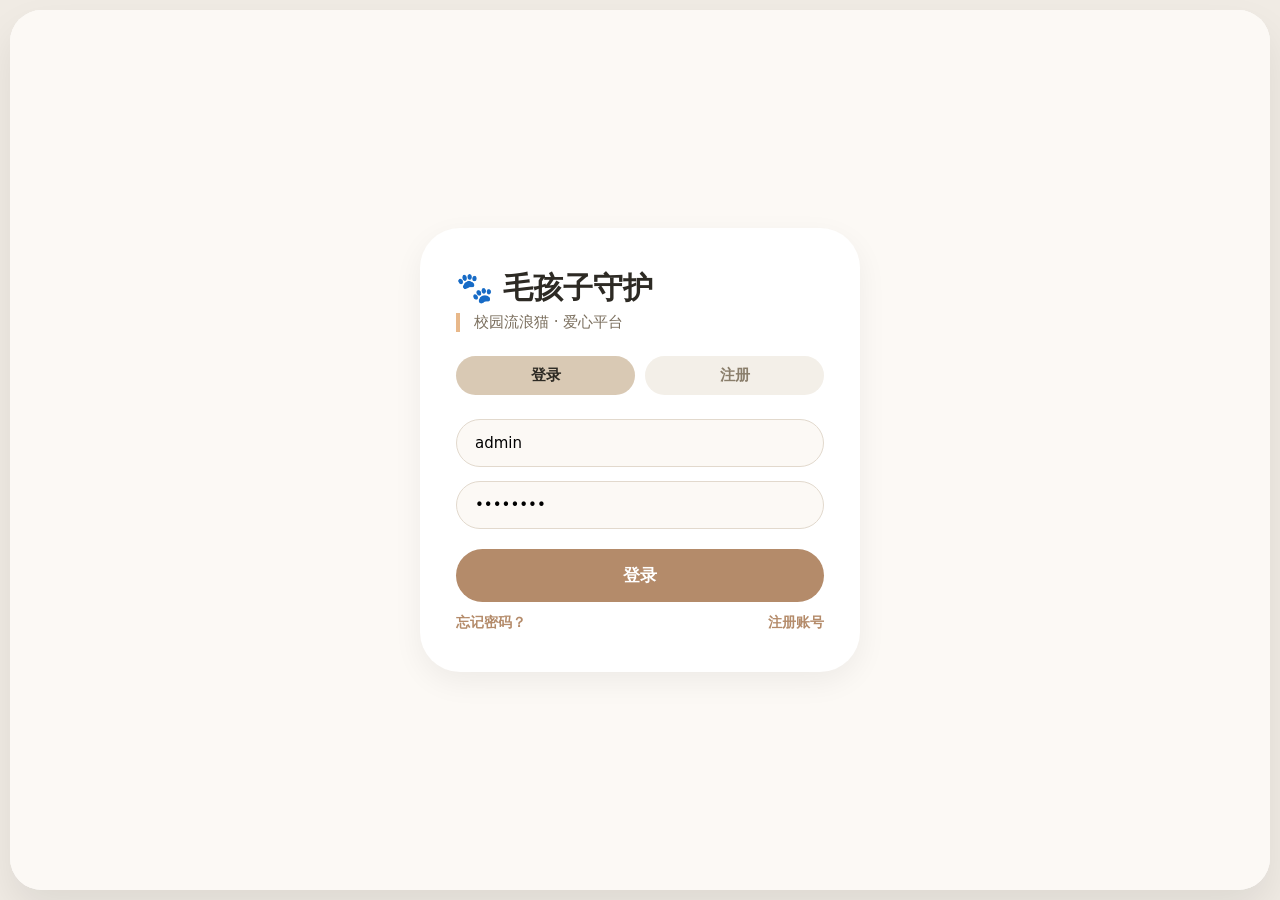
==== commit 340dba71: "Update index.html" ====
--- a/index.html
+++ b/index.html
@@ -5,6 +5,7 @@
     <meta name="viewport" content="width=device-width, initial-scale=1.0">
     <title>校园流浪猫守护平台</title>
     <style>
+        /* ===== 所有样式 ===== */
         * {
             margin: 0;
             padding: 0;
@@ -1028,15 +1029,12 @@
                     <div class="auth-tab" data-tab="register">注册</div>
                 </div>
                 <div class="auth-form" id="loginForm">
-                    <input type="text" placeholder="账号" id="loginUser" value="">
-                    <input type="password" placeholder="密码" id="loginPass" value="">
+                    <input type="text" placeholder="账号" id="loginUser" value="admin">
+                    <input type="password" placeholder="密码" id="loginPass" value="admin123">
                     <button class="btn-primary" id="loginBtn">登录</button>
                     <div class="auth-extra">
                         <span>忘记密码？</span>
                         <span id="switchToRegister">注册账号</span>
-                    </div>
-                    <div style="margin-top:12px;font-size:12px;color:#999;text-align:center;">
-                        管理员: admin / 密码: admin123
                     </div>
                 </div>
                 <div class="auth-form hidden" id="registerForm">
@@ -1143,10 +1141,8 @@
 
     <script>
         // ================================================================
-        // 数据管理
-        // ================================================================
-
-        // 猫咪数据
+        // 数据
+        // ================================================================
         let cats = [
             { id: 1, name: '小橘', gender: '♂', neutered: '已绝育', personality: '粘人', hobby: '晒太阳',
                 img: 'https://placecats.com/300/200?random=2', votes: 12 },
@@ -1166,7 +1162,7 @@
         let isLoggedIn = false;
 
         // ================================================================
-        // localStorage 读写
+        // localStorage
         // ================================================================
         function loadData() {
             try {
@@ -1179,9 +1175,7 @@
                     if (data.cats) cats = data.cats;
                     if (data.comments) comments = data.comments;
                 }
-            } catch (e) {
-                console.warn('加载数据失败', e);
-            }
+            } catch (e) {}
         }
 
         function saveData() {
@@ -1193,9 +1187,7 @@
                     cats,
                     comments
                 }));
-            } catch (e) {
-                console.warn('保存数据失败', e);
-            }
+            } catch (e) {}
         }
 
         function generateId() {
@@ -1203,12 +1195,9 @@
         }
 
         // ================================================================
-        // 登录逻辑
+        // 登录
         // ================================================================
         document.addEventListener('DOMContentLoaded', function() {
-            console.log('🐾 校园流浪猫守护平台 v1.0');
-
-            // 加载数据
             loadData();
 
             // 登录注册切换
@@ -1233,7 +1222,7 @@
                 document.querySelector('.auth-tab[data-tab="login"]').click();
             });
 
-            // ===== 登录 =====
+            // 登录按钮
             document.getElementById('loginBtn').addEventListener('click', function() {
                 const user = document.getElementById('loginUser').value.trim();
                 const pass = document.getElementById('loginPass').value.trim();
@@ -1243,15 +1232,12 @@
                     return;
                 }
 
-                // 读取用户数据
                 let users = {};
                 try {
                     users = JSON.parse(localStorage.getItem('cat_users') || '{}');
-                } catch (e) {
-                    users = {};
-                }
-
-                // 检查是否为管理员
+                } catch (e) {}
+
+                // 管理员
                 if (user === 'admin' && pass === 'admin123') {
                     currentRole = 'admin';
                     currentUser = user;
@@ -1261,7 +1247,7 @@
                     return;
                 }
 
-                // 普通用户登录
+                // 普通用户
                 if (users[user] && users[user] === pass) {
                     currentRole = 'user';
                     currentUser = user;
@@ -1271,7 +1257,7 @@
                     return;
                 }
 
-                // 如果用户不存在，自动注册并登录
+                // 自动注册
                 if (!users[user]) {
                     users[user] = pass;
                     localStorage.setItem('cat_users', JSON.stringify(users));
@@ -1280,14 +1266,13 @@
                     isLoggedIn = true;
                     loadData();
                     enterApp();
-                    alert('✅ 新用户注册成功！自动登录');
                     return;
                 }
 
                 alert('❌ 密码错误！');
             });
 
-            // ===== 注册 =====
+            // 注册按钮
             document.getElementById('registerBtn').addEventListener('click', function() {
                 const name = document.getElementById('regName').value.trim();
                 const user = document.getElementById('regUser').value.trim();
@@ -1301,9 +1286,7 @@
                 let users = {};
                 try {
                     users = JSON.parse(localStorage.getItem('cat_users') || '{}');
-                } catch (e) {
-                    users = {};
-                }
+                } catch (e) {}
 
                 if (users[user]) {
                     alert('❌ 账号已存在，请直接登录');
@@ -1312,23 +1295,13 @@
 
                 users[user] = pass;
                 localStorage.setItem('cat_users', JSON.stringify(users));
-
-                let userProfiles = {};
-                try {
-                    userProfiles = JSON.parse(localStorage.getItem('cat_profiles') || '{}');
-                } catch (e) {
-                    userProfiles = {};
-                }
-                userProfiles[user] = name;
-                localStorage.setItem('cat_profiles', JSON.stringify(userProfiles));
-
                 alert('✅ 注册成功！请登录');
                 document.querySelector('.auth-tab[data-tab="login"]').click();
                 document.getElementById('loginUser').value = user;
                 document.getElementById('loginPass').value = pass;
             });
 
-            // ===== 退出登录 =====
+            // 退出按钮
             document.getElementById('logoutBtn').addEventListener('click', function() {
                 if (confirm('确定要退出登录吗？')) {
                     isLoggedIn = false;
@@ -1337,12 +1310,10 @@
                     document.getElementById('mainApp').style.display = 'none';
                     document.getElementById('authPanel').style.display = 'flex';
                     document.getElementById('loginPass').value = '';
-                    document.querySelectorAll('.nav-item').forEach(n => n.classList.remove('active'));
-                    document.querySelector('.nav-item[data-page="pageHome"]').classList.add('active');
                 }
             });
 
-            // ===== 导航切换 =====
+            // 导航切换
             document.querySelectorAll('.nav-item').forEach(item => {
                 item.addEventListener('click', function() {
                     document.querySelectorAll('.nav-item').forEach(n => n.classList.remove('active'));
@@ -1359,10 +1330,13 @@
                     }
                 });
             });
+
+            // 如果已登录（刷新恢复）
+            // 简单处理：不自动恢复，需要用户重新登录
         });
 
         // ================================================================
-        // 登录成功后进入应用
+        // 进入应用
         // ================================================================
         function enterApp() {
             document.getElementById('authPanel').style.display = 'none';
@@ -1374,17 +1348,16 @@
             document.querySelectorAll('.nav-item').forEach(n => n.classList.remove('active'));
             document.querySelector('.nav-item[data-page="pageHome"]').classList.add('active');
 
-            // 渲染各模块
             setTimeout(function() {
                 renderCats();
                 renderVoteAndUpload();
                 setupCarousel();
                 updatePopularCat();
-            }, 100);
-        }
-
-        // ================================================================
-        // 首页 - 轮播
+            }, 50);
+        }
+
+        // ================================================================
+        // 轮播
         // ================================================================
         const carouselImages = [
             'https://placecats.com/800/450?random=5',
@@ -1406,17 +1379,17 @@
         }
 
         // ================================================================
-        // 猫咪档案库
+        // 猫咪档案
         // ================================================================
         function renderCats() {
-            const catListEl = document.getElementById('catList');
-            if (!catListEl) return;
+            const el = document.getElementById('catList');
+            if (!el) return;
 
             let html = '';
             cats.forEach(cat => {
-                const feedbackList = (feedbacks[cat.id] || []).map(f => `<div>• ${f}</div>`).join('');
+                const fbList = (feedbacks[cat.id] || []).map(f => `<div>• ${f}</div>`).join('');
                 html += `
-                        <div class="cat-card" data-catid="${cat.id}">
+                        <div class="cat-card">
                             <img src="${cat.img}" alt="${cat.name}">
                             <div class="info">
                                 <span class="name">${cat.name} (${cat.gender})</span>
@@ -1431,12 +1404,12 @@
                             <div class="feedback-box" id="feedback-${cat.id}" style="display:none;">
                                 <textarea placeholder="添加关于 ${cat.name} 的反馈..." rows="2"></textarea>
                                 <button class="submit-feedback" data-id="${cat.id}">提交反馈</button>
-                                <div class="feedback-list">${feedbackList}</div>
+                                <div class="feedback-list">${fbList}</div>
                             </div>
                         </div>
                     `;
             });
-            catListEl.innerHTML = html;
+            el.innerHTML = html;
 
             document.querySelectorAll('.feedback-toggle').forEach(btn => {
                 btn.addEventListener('click', function() {
@@ -1486,13 +1459,12 @@
                             <h3>📋 领养申请表 - ${cat.name}</h3>
                             <input type="text" placeholder="你的姓名" id="adoptName">
                             <input type="text" placeholder="联系电话" id="adoptPhone">
-                            <input type="text" placeholder="住址 (校区/宿舍)" id="adoptAddr">
+                            <input type="text" placeholder="住址" id="adoptAddr">
                             <textarea placeholder="领养理由..." rows="2" id="adoptReason"></textarea>
                             <div class="modal-actions">
                                 <button class="btn-submit" id="submitAdopt">提交申请</button>
                                 <button class="btn-cancel" id="closeAdopt">取消</button>
                             </div>
-                            <div style="margin-top:6px;font-size:12px;color:#6b5f4e;">📩 提交后管理员将收到领养信息</div>
                         </div>
                     </div>
                 `;
@@ -1504,9 +1476,6 @@
                 if (name && phone && addr && reason) {
                     alert(`✅ 领养申请已提交给管理员！ (${cat.name})`);
                     container.innerHTML = '';
-                    if (currentRole === 'admin') {
-                        alert('📋 管理员收到新的领养申请');
-                    }
                 } else {
                     alert('请完整填写领养单');
                 }
@@ -1529,8 +1498,8 @@
         }
 
         function renderVotes() {
-            const voteGrid = document.getElementById('voteGrid');
-            if (!voteGrid) return;
+            const grid = document.getElementById('voteGrid');
+            if (!grid) return;
 
             const today = new Date().toDateString();
             const userKey = currentUser || 'anonymous';
@@ -1553,7 +1522,7 @@
                         </div>
                     `;
             });
-            voteGrid.innerHTML = html;
+            grid.innerHTML = html;
 
             document.querySelectorAll('.vote-item .vote-btn:not([disabled])').forEach(btn => {
                 btn.addEventListener('click', function() {
@@ -1568,7 +1537,6 @@
                         alert('你今天已经给这只猫投过票了！');
                         return;
                     }
-
                     for (let key in voteRecords[userKey]) {
                         if (voteRecords[userKey][key] === today) {
                             alert('你今天已经投过票了，每人每天只有一票！');
@@ -1585,15 +1553,15 @@
         }
 
         function renderUploads() {
-            const uploadSection = document.getElementById('uploadSection');
-            if (!uploadSection) return;
+            const section = document.getElementById('uploadSection');
+            if (!section) return;
 
             let html = '';
             cats.forEach(cat => {
                 const catUploads = uploads[cat.id] || [];
                 let galleryHtml = '';
                 if (catUploads.length === 0) {
-                    galleryHtml = `<div class="empty-gallery">暂无上传内容，快来分享吧！</div>`;
+                    galleryHtml = `<div class="empty-gallery">暂无上传内容</div>`;
                 } else {
                     catUploads.forEach((item, index) => {
                         const tag = item.type === 'image' ? '📷 照片' : '✏️ 手绘';
@@ -1607,11 +1575,10 @@
                     });
                 }
 
-                // 评论
                 const catComments = comments[cat.id] || [];
                 let commentHtml = '';
                 if (catComments.length === 0) {
-                    commentHtml = `<div class="comment-empty">还没有评论，来说点什么吧~</div>`;
+                    commentHtml = `<div class="comment-empty">还没有评论</div>`;
                 } else {
                     catComments.forEach(comment => {
                         const repliesHtml = (comment.replies || []).map(reply => `
@@ -1624,7 +1591,7 @@
                                 </div>
                             `).join('');
                         commentHtml += `
-                                <div class="comment-item" id="comment-${comment.id}">
+                                <div class="comment-item">
                                     <div class="comment-meta">
                                         <span class="comment-user">${comment.user}</span>
                                         <span class="comment-time">${comment.time}</span>
@@ -1648,24 +1615,20 @@
                                 <input type="file" id="upload-image-${cat.id}" accept="image/*" data-catid="${cat.id}" data-type="image">
                                 <label for="upload-drawing-${cat.id}">✏️ 上传手绘</label>
                                 <input type="file" id="upload-drawing-${cat.id}" accept="image/*" data-catid="${cat.id}" data-type="drawing">
-                                <span style="font-size:12px;color:#999;align-self:center;">支持 jpg/png</span>
+                                <span style="font-size:12px;color:#999;align-self:center;">jpg/png</span>
                             </div>
-                            <div class="gallery" id="gallery-${cat.id}">
-                                ${galleryHtml}
-                            </div>
+                            <div class="gallery">${galleryHtml}</div>
                             <div class="comment-section">
                                 <div class="comment-input-row">
                                     <textarea placeholder="说点什么..." id="comment-input-${cat.id}" rows="1"></textarea>
                                     <button class="send-btn" data-catid="${cat.id}">发送</button>
                                 </div>
-                                <div class="comment-list" id="comment-list-${cat.id}">
-                                    ${commentHtml}
-                                </div>
+                                <div class="comment-list">${commentHtml}</div>
                             </div>
                         </div>
                     `;
             });
-            uploadSection.innerHTML = html;
+            section.innerHTML = html;
 
             // 文件上传
             document.querySelectorAll('.upload-area input[type="file"]').forEach(input => {
@@ -1676,11 +1639,10 @@
                     const type = this.dataset.type;
                     const reader = new FileReader();
                     reader.onload = function(ev) {
-                        const base64 = ev.target.result;
                         if (!uploads[catId]) uploads[catId] = [];
                         uploads[catId].push({
                             type: type,
-                            data: base64,
+                            data: ev.target.result,
                             name: file.name,
                             user: currentUser || '匿名',
                             time: new Date().toLocaleString()
@@ -1698,7 +1660,7 @@
                 btn.addEventListener('click', function() {
                     const catId = parseInt(this.dataset.catid);
                     const index = parseInt(this.dataset.index);
-                    if (confirm('确定要删除这条内容吗？')) {
+                    if (confirm('确定删除？')) {
                         if (uploads[catId] && uploads[catId].length > index) {
                             uploads[catId].splice(index, 1);
                             saveData();
@@ -1729,8 +1691,6 @@
                     input.value = '';
                     saveData();
                     renderUploads();
-                    const list = document.getElementById(`comment-list-${catId}`);
-                    if (list) list.scrollTop = list.scrollHeight;
                 });
             });
 
@@ -1771,7 +1731,7 @@
         }
 
         // ================================================================
-        // 更新人气猫
+        // 人气猫
         // ================================================================
         function updatePopularCat() {
             const display = document.getElementById('popularCatDisplay');
@@ -1780,70 +1740,44 @@
             const userKey = currentUser || 'anonymous';
             const today = new Date().toDateString();
             const userVotes = voteRecords[userKey] || {};
-            let votedCount = 0;
+            let count = 0;
             for (let key in userVotes) {
-                if (userVotes[key] === today) votedCount++;
-            }
-            display.textContent = `🏆 人气猫: ${top.name} (${top.votes}票) · 今日已投: ${votedCount}/1`;
-        }
-
-        // ================================================================
-        // AI 助手
-        // ================================================================
-        const aiResponse = document.getElementById('aiResponse');
-        const aiAskBtn = document.getElementById('aiAskBtn');
-        const aiQuestion = document.getElementById('aiQuestion');
-
-        async function callFreeAI(question) {
-            const url = 'https://api.chatanywhere.tech/v1/chat/completions';
-            const headers = { 'Content-Type': 'application/json' };
-            const body = {
-                model: 'gpt-3.5-turbo',
-                messages: [
-                    { role: 'system', content: '你是一个猫咪护理专家，回答关于猫咪的问题，语气温暖专业。' },
-                    { role: 'user', content: question }
-                ],
-                temperature: 0.7,
-                max_tokens: 600
-            };
-            const response = await fetch(url, {
-                method: 'POST',
-                headers: headers,
-                body: JSON.stringify(body)
-            });
-            if (!response.ok) {
-                const errText = await response.text();
-                throw new Error(`API错误 (${response.status}): ${errText}`);
-            }
-            const data = await response.json();
-            return data.choices[0].message.content;
-        }
-
-        aiAskBtn.addEventListener('click', async function() {
-            const question = aiQuestion.value.trim();
-            if (!question) {
-                aiResponse.innerHTML = '❓ 请输入你想咨询的问题。';
-                return;
-            }
-            aiResponse.innerHTML = '⏳ 正在思考...';
+                if (userVotes[key] === today) count++;
+            }
+            display.textContent = `🏆 人气猫: ${top.name} (${top.votes}票) · 今日已投: ${count}/1`;
+        }
+
+        // ================================================================
+        // AI
+        // ================================================================
+        document.getElementById('aiAskBtn').addEventListener('click', async function() {
+            const q = document.getElementById('aiQuestion').value.trim();
+            const el = document.getElementById('aiResponse');
+            if (!q) { el.innerHTML = '❓ 请输入问题'; return; }
+            el.innerHTML = '⏳ 思考中...';
             try {
-                const answer = await callFreeAI(question);
-                aiResponse.innerHTML = `🤖 ${answer}`;
-            } catch (error) {
-                console.error(error);
-                aiResponse.innerHTML = `❌ 请求失败: ${error.message}`;
+                const res = await fetch('https://api.chatanywhere.tech/v1/chat/completions', {
+                    method: 'POST',
+                    headers: { 'Content-Type': 'application/json' },
+                    body: JSON.stringify({
+                        model: 'gpt-3.5-turbo',
+                        messages: [
+                            { role: 'system', content: '你是猫咪专家。' },
+                            { role: 'user', content: q }
+                        ],
+                        temperature: 0.7,
+                        max_tokens: 600
+                    })
+                });
+                const data = await res.json();
+                el.innerHTML = `🤖 ${data.choices[0].message.content}`;
+            } catch (e) {
+                el.innerHTML = `❌ 请求失败: ${e.message}`;
             }
         });
 
-        aiQuestion.addEventListener('keydown', function(e) {
-            if (e.key === 'Enter' && !e.shiftKey) {
-                e.preventDefault();
-                aiAskBtn.click();
-            }
-        });
-
-        console.log('✅ 平台加载完成');
-        console.log('👤 管理员账号: admin / 密码: admin123');
+        console.log('✅ 平台已加载');
+        console.log('👤 管理员: admin / admin123');
     </script>
 </body>
 </html>
